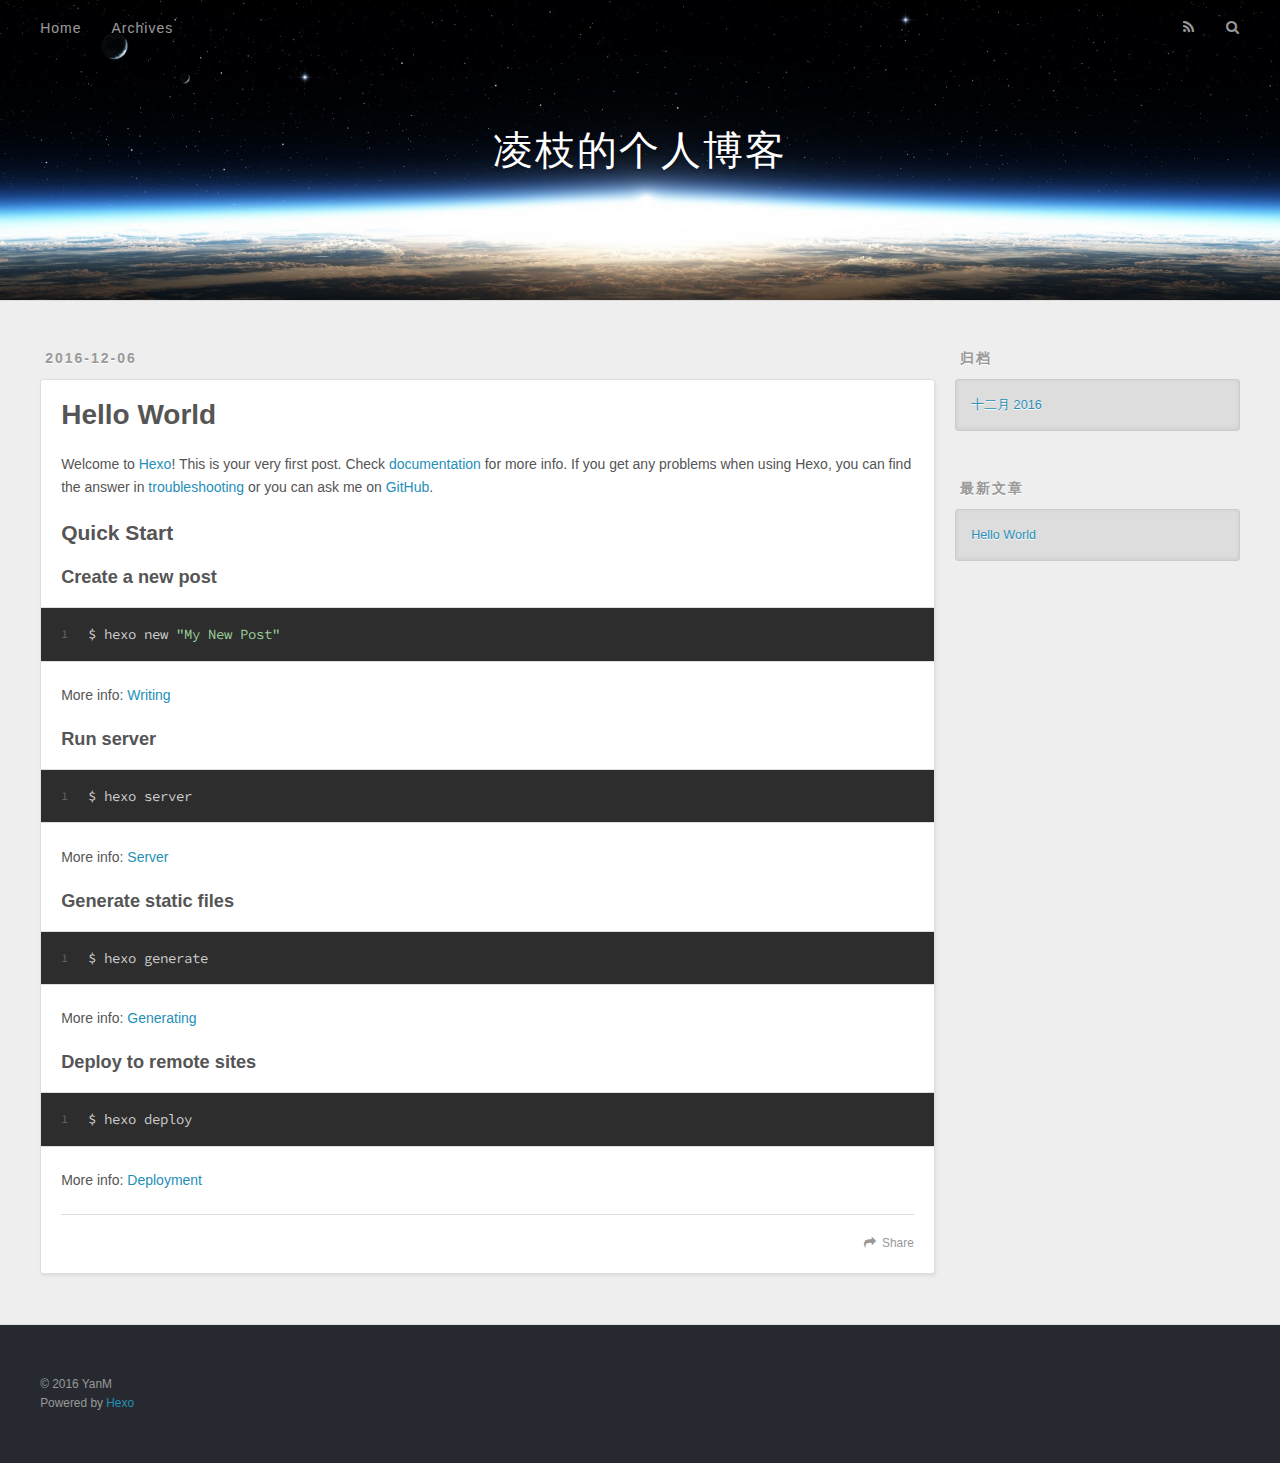
==== index.html @ a0cae117 "Site updated: 2016-12-06 18:50:30" ====
<!DOCTYPE html>
<html>
<head>
  <meta charset="utf-8">
  
  <title>凌枝的个人博客</title>
  <meta name="viewport" content="width=device-width, initial-scale=1, maximum-scale=1">
  <meta property="og:type" content="website">
<meta property="og:title" content="凌枝的个人博客">
<meta property="og:url" content="http://yoursite.com/index.html">
<meta property="og:site_name" content="凌枝的个人博客">
<meta name="twitter:card" content="summary">
<meta name="twitter:title" content="凌枝的个人博客">
  
    <link rel="alternate" href="/atom.xml" title="凌枝的个人博客" type="application/atom+xml">
  
  
    <link rel="icon" href="/favicon.png">
  
  
    <link href="//fonts.googleapis.com/css?family=Source+Code+Pro" rel="stylesheet" type="text/css">
  
  <link rel="stylesheet" href="/css/style.css">
  

</head>

<body>
  <div id="container">
    <div id="wrap">
      <header id="header">
  <div id="banner"></div>
  <div id="header-outer" class="outer">
    <div id="header-title" class="inner">
      <h1 id="logo-wrap">
        <a href="/" id="logo">凌枝的个人博客</a>
      </h1>
      
    </div>
    <div id="header-inner" class="inner">
      <nav id="main-nav">
        <a id="main-nav-toggle" class="nav-icon"></a>
        
          <a class="main-nav-link" href="/">Home</a>
        
          <a class="main-nav-link" href="/archives">Archives</a>
        
      </nav>
      <nav id="sub-nav">
        
          <a id="nav-rss-link" class="nav-icon" href="/atom.xml" title="RSS Feed"></a>
        
        <a id="nav-search-btn" class="nav-icon" title="搜索"></a>
      </nav>
      <div id="search-form-wrap">
        <form action="//google.com/search" method="get" accept-charset="UTF-8" class="search-form"><input type="search" name="q" results="0" class="search-form-input" placeholder="Search"><button type="submit" class="search-form-submit">&#xF002;</button><input type="hidden" name="sitesearch" value="http://yoursite.com"></form>
      </div>
    </div>
  </div>
</header>
      <div class="outer">
        <section id="main">
  
    <article id="post-hello-world" class="article article-type-post" itemscope itemprop="blogPost">
  <div class="article-meta">
    <a href="/2016/12/06/hello-world/" class="article-date">
  <time datetime="2016-12-06T08:45:27.000Z" itemprop="datePublished">2016-12-06</time>
</a>
    
  </div>
  <div class="article-inner">
    
    
      <header class="article-header">
        
  
    <h1 itemprop="name">
      <a class="article-title" href="/2016/12/06/hello-world/">Hello World</a>
    </h1>
  

      </header>
    
    <div class="article-entry" itemprop="articleBody">
      
        <p>Welcome to <a href="https://hexo.io/" target="_blank" rel="external">Hexo</a>! This is your very first post. Check <a href="https://hexo.io/docs/" target="_blank" rel="external">documentation</a> for more info. If you get any problems when using Hexo, you can find the answer in <a href="https://hexo.io/docs/troubleshooting.html" target="_blank" rel="external">troubleshooting</a> or you can ask me on <a href="https://github.com/hexojs/hexo/issues" target="_blank" rel="external">GitHub</a>.</p>
<h2 id="Quick-Start"><a href="#Quick-Start" class="headerlink" title="Quick Start"></a>Quick Start</h2><h3 id="Create-a-new-post"><a href="#Create-a-new-post" class="headerlink" title="Create a new post"></a>Create a new post</h3><figure class="highlight bash"><table><tr><td class="gutter"><pre><div class="line">1</div></pre></td><td class="code"><pre><div class="line">$ hexo new <span class="string">"My New Post"</span></div></pre></td></tr></table></figure>
<p>More info: <a href="https://hexo.io/docs/writing.html" target="_blank" rel="external">Writing</a></p>
<h3 id="Run-server"><a href="#Run-server" class="headerlink" title="Run server"></a>Run server</h3><figure class="highlight bash"><table><tr><td class="gutter"><pre><div class="line">1</div></pre></td><td class="code"><pre><div class="line">$ hexo server</div></pre></td></tr></table></figure>
<p>More info: <a href="https://hexo.io/docs/server.html" target="_blank" rel="external">Server</a></p>
<h3 id="Generate-static-files"><a href="#Generate-static-files" class="headerlink" title="Generate static files"></a>Generate static files</h3><figure class="highlight bash"><table><tr><td class="gutter"><pre><div class="line">1</div></pre></td><td class="code"><pre><div class="line">$ hexo generate</div></pre></td></tr></table></figure>
<p>More info: <a href="https://hexo.io/docs/generating.html" target="_blank" rel="external">Generating</a></p>
<h3 id="Deploy-to-remote-sites"><a href="#Deploy-to-remote-sites" class="headerlink" title="Deploy to remote sites"></a>Deploy to remote sites</h3><figure class="highlight bash"><table><tr><td class="gutter"><pre><div class="line">1</div></pre></td><td class="code"><pre><div class="line">$ hexo deploy</div></pre></td></tr></table></figure>
<p>More info: <a href="https://hexo.io/docs/deployment.html" target="_blank" rel="external">Deployment</a></p>

      
    </div>
    <footer class="article-footer">
      <a data-url="http://yoursite.com/2016/12/06/hello-world/" data-id="ciwddnq8100002xr3yywm5jk7" class="article-share-link">Share</a>
      
      
    </footer>
  </div>
  
</article>


  

</section>
        
          <aside id="sidebar">
  
    

  
    

  
    
  
    
  <div class="widget-wrap">
    <h3 class="widget-title">归档</h3>
    <div class="widget">
      <ul class="archive-list"><li class="archive-list-item"><a class="archive-list-link" href="/archives/2016/12/">十二月 2016</a></li></ul>
    </div>
  </div>


  
    
  <div class="widget-wrap">
    <h3 class="widget-title">最新文章</h3>
    <div class="widget">
      <ul>
        
          <li>
            <a href="/2016/12/06/hello-world/">Hello World</a>
          </li>
        
      </ul>
    </div>
  </div>

  
</aside>
        
      </div>
      <footer id="footer">
  
  <div class="outer">
    <div id="footer-info" class="inner">
      &copy; 2016 YanM<br>
      Powered by <a href="http://hexo.io/" target="_blank">Hexo</a>
    </div>
  </div>
</footer>
    </div>
    <nav id="mobile-nav">
  
    <a href="/" class="mobile-nav-link">Home</a>
  
    <a href="/archives" class="mobile-nav-link">Archives</a>
  
</nav>
    

<script src="//ajax.googleapis.com/ajax/libs/jquery/2.0.3/jquery.min.js"></script>


  <link rel="stylesheet" href="/fancybox/jquery.fancybox.css">
  <script src="/fancybox/jquery.fancybox.pack.js"></script>


<script src="/js/script.js"></script>

  </div>
</body>
</html>
---- css/style.css ----
body {
  width: 100%;
}
body:before,
body:after {
  content: "";
  display: table;
}
body:after {
  clear: both;
}
html,
body,
div,
span,
applet,
object,
iframe,
h1,
h2,
h3,
h4,
h5,
h6,
p,
blockquote,
pre,
a,
abbr,
acronym,
address,
big,
cite,
code,
del,
dfn,
em,
img,
ins,
kbd,
q,
s,
samp,
small,
strike,
strong,
sub,
sup,
tt,
var,
dl,
dt,
dd,
ol,
ul,
li,
fieldset,
form,
label,
legend,
table,
caption,
tbody,
tfoot,
thead,
tr,
th,
td {
  margin: 0;
  padding: 0;
  border: 0;
  outline: 0;
  font-weight: inherit;
  font-style: inherit;
  font-family: inherit;
  font-size: 100%;
  vertical-align: baseline;
}
body {
  line-height: 1;
  color: #000;
  background: #fff;
}
ol,
ul {
  list-style: none;
}
table {
  border-collapse: separate;
  border-spacing: 0;
  vertical-align: middle;
}
caption,
th,
td {
  text-align: left;
  font-weight: normal;
  vertical-align: middle;
}
a img {
  border: none;
}
input,
button {
  margin: 0;
  padding: 0;
}
input::-moz-focus-inner,
button::-moz-focus-inner {
  border: 0;
  padding: 0;
}
@font-face {
  font-family: FontAwesome;
  font-style: normal;
  font-weight: normal;
  src: url("fonts/fontawesome-webfont.eot?v=#4.0.3");
  src: url("fonts/fontawesome-webfont.eot?#iefix&v=#4.0.3") format("embedded-opentype"), url("fonts/fontawesome-webfont.woff?v=#4.0.3") format("woff"), url("fonts/fontawesome-webfont.ttf?v=#4.0.3") format("truetype"), url("fonts/fontawesome-webfont.svg#fontawesomeregular?v=#4.0.3") format("svg");
}
html,
body,
#container {
  height: 100%;
}
body {
  background: #eee;
  font: 14px "Helvetica Neue", Helvetica, Arial, sans-serif;
  -webkit-text-size-adjust: 100%;
}
.outer {
  max-width: 1220px;
  margin: 0 auto;
  padding: 0 20px;
}
.outer:before,
.outer:after {
  content: "";
  display: table;
}
.outer:after {
  clear: both;
}
.inner {
  display: inline;
  float: left;
  width: 98.33333333333333%;
  margin: 0 0.833333333333333%;
}
.left,
.alignleft {
  float: left;
}
.right,
.alignright {
  float: right;
}
.clear {
  clear: both;
}
#container {
  position: relative;
}
.mobile-nav-on {
  overflow: hidden;
}
#wrap {
  height: 100%;
  width: 100%;
  position: absolute;
  top: 0;
  left: 0;
  -webkit-transition: 0.2s ease-out;
  -moz-transition: 0.2s ease-out;
  -ms-transition: 0.2s ease-out;
  transition: 0.2s ease-out;
  z-index: 1;
  background: #eee;
}
.mobile-nav-on #wrap {
  left: 280px;
}
@media screen and (min-width: 768px) {
  #main {
    display: inline;
    float: left;
    width: 73.33333333333333%;
    margin: 0 0.833333333333333%;
  }
}
.article-date,
.article-category-link,
.archive-year,
.widget-title {
  text-decoration: none;
  text-transform: uppercase;
  letter-spacing: 2px;
  color: #999;
  margin-bottom: 1em;
  margin-left: 5px;
  line-height: 1em;
  text-shadow: 0 1px #fff;
  font-weight: bold;
}
.article-inner,
.archive-article-inner {
  background: #fff;
  -webkit-box-shadow: 1px 2px 3px #ddd;
  box-shadow: 1px 2px 3px #ddd;
  border: 1px solid #ddd;
  border-radius: 3px;
}
.article-entry h1,
.widget h1 {
  font-size: 2em;
}
.article-entry h2,
.widget h2 {
  font-size: 1.5em;
}
.article-entry h3,
.widget h3 {
  font-size: 1.3em;
}
.article-entry h4,
.widget h4 {
  font-size: 1.2em;
}
.article-entry h5,
.widget h5 {
  font-size: 1em;
}
.article-entry h6,
.widget h6 {
  font-size: 1em;
  color: #999;
}
.article-entry hr,
.widget hr {
  border: 1px dashed #ddd;
}
.article-entry strong,
.widget strong {
  font-weight: bold;
}
.article-entry em,
.widget em,
.article-entry cite,
.widget cite {
  font-style: italic;
}
.article-entry sup,
.widget sup,
.article-entry sub,
.widget sub {
  font-size: 0.75em;
  line-height: 0;
  position: relative;
  vertical-align: baseline;
}
.article-entry sup,
.widget sup {
  top: -0.5em;
}
.article-entry sub,
.widget sub {
  bottom: -0.2em;
}
.article-entry small,
.widget small {
  font-size: 0.85em;
}
.article-entry acronym,
.widget acronym,
.article-entry abbr,
.widget abbr {
  border-bottom: 1px dotted;
}
.article-entry ul,
.widget ul,
.article-entry ol,
.widget ol,
.article-entry dl,
.widget dl {
  margin: 0 20px;
  line-height: 1.6em;
}
.article-entry ul ul,
.widget ul ul,
.article-entry ol ul,
.widget ol ul,
.article-entry ul ol,
.widget ul ol,
.article-entry ol ol,
.widget ol ol {
  margin-top: 0;
  margin-bottom: 0;
}
.article-entry ul,
.widget ul {
  list-style: disc;
}
.article-entry ol,
.widget ol {
  list-style: decimal;
}
.article-entry dt,
.widget dt {
  font-weight: bold;
}
#header {
  height: 300px;
  position: relative;
  border-bottom: 1px solid #ddd;
}
#header:before,
#header:after {
  content: "";
  position: absolute;
  left: 0;
  right: 0;
  height: 40px;
}
#header:before {
  top: 0;
  background: -webkit-linear-gradient(rgba(0,0,0,0.2), transparent);
  background: -moz-linear-gradient(rgba(0,0,0,0.2), transparent);
  background: -ms-linear-gradient(rgba(0,0,0,0.2), transparent);
  background: linear-gradient(rgba(0,0,0,0.2), transparent);
}
#header:after {
  bottom: 0;
  background: -webkit-linear-gradient(transparent, rgba(0,0,0,0.2));
  background: -moz-linear-gradient(transparent, rgba(0,0,0,0.2));
  background: -ms-linear-gradient(transparent, rgba(0,0,0,0.2));
  background: linear-gradient(transparent, rgba(0,0,0,0.2));
}
#header-outer {
  height: 100%;
  position: relative;
}
#header-inner {
  position: relative;
  overflow: hidden;
}
#banner {
  position: absolute;
  top: 0;
  left: 0;
  width: 100%;
  height: 100%;
  background: url("images/banner.jpg") center #000;
  -webkit-background-size: cover;
  -moz-background-size: cover;
  background-size: cover;
  z-index: -1;
}
#header-title {
  text-align: center;
  height: 40px;
  position: absolute;
  top: 50%;
  left: 0;
  margin-top: -20px;
}
#logo,
#subtitle {
  text-decoration: none;
  color: #fff;
  font-weight: 300;
  text-shadow: 0 1px 4px rgba(0,0,0,0.3);
}
#logo {
  font-size: 40px;
  line-height: 40px;
  letter-spacing: 2px;
}
#subtitle {
  font-size: 16px;
  line-height: 16px;
  letter-spacing: 1px;
}
#subtitle-wrap {
  margin-top: 16px;
}
#main-nav {
  float: left;
  margin-left: -15px;
}
.nav-icon,
.main-nav-link {
  float: left;
  color: #fff;
  opacity: 0.6;
  text-decoration: none;
  text-shadow: 0 1px rgba(0,0,0,0.2);
  -webkit-transition: opacity 0.2s;
  -moz-transition: opacity 0.2s;
  -ms-transition: opacity 0.2s;
  transition: opacity 0.2s;
  display: block;
  padding: 20px 15px;
}
.nav-icon:hover,
.main-nav-link:hover {
  opacity: 1;
}
.nav-icon {
  font-family: FontAwesome;
  text-align: center;
  font-size: 14px;
  width: 14px;
  height: 14px;
  padding: 20px 15px;
  position: relative;
  cursor: pointer;
}
.main-nav-link {
  font-weight: 300;
  letter-spacing: 1px;
}
@media screen and (max-width: 479px) {
  .main-nav-link {
    display: none;
  }
}
#main-nav-toggle {
  display: none;
}
#main-nav-toggle:before {
  content: "\f0c9";
}
@media screen and (max-width: 479px) {
  #main-nav-toggle {
    display: block;
  }
}
#sub-nav {
  float: right;
  margin-right: -15px;
}
#nav-rss-link:before {
  content: "\f09e";
}
#nav-search-btn:before {
  content: "\f002";
}
#search-form-wrap {
  position: absolute;
  top: 15px;
  width: 150px;
  height: 30px;
  right: -150px;
  opacity: 0;
  -webkit-transition: 0.2s ease-out;
  -moz-transition: 0.2s ease-out;
  -ms-transition: 0.2s ease-out;
  transition: 0.2s ease-out;
}
#search-form-wrap.on {
  opacity: 1;
  right: 0;
}
@media screen and (max-width: 479px) {
  #search-form-wrap {
    width: 100%;
    right: -100%;
  }
}
.search-form {
  position: absolute;
  top: 0;
  left: 0;
  right: 0;
  background: #fff;
  padding: 5px 15px;
  border-radius: 15px;
  -webkit-box-shadow: 0 0 10px rgba(0,0,0,0.3);
  box-shadow: 0 0 10px rgba(0,0,0,0.3);
}
.search-form-input {
  border: none;
  background: none;
  color: #555;
  width: 100%;
  font: 13px "Helvetica Neue", Helvetica, Arial, sans-serif;
  outline: none;
}
.search-form-input::-webkit-search-results-decoration,
.search-form-input::-webkit-search-cancel-button {
  -webkit-appearance: none;
}
.search-form-submit {
  position: absolute;
  top: 50%;
  right: 10px;
  margin-top: -7px;
  font: 13px FontAwesome;
  border: none;
  background: none;
  color: #bbb;
  cursor: pointer;
}
.search-form-submit:hover,
.search-form-submit:focus {
  color: #777;
}
.article {
  margin: 50px 0;
}
.article-inner {
  overflow: hidden;
}
.article-meta:before,
.article-meta:after {
  content: "";
  display: table;
}
.article-meta:after {
  clear: both;
}
.article-date {
  float: left;
}
.article-category {
  float: left;
  line-height: 1em;
  color: #ccc;
  text-shadow: 0 1px #fff;
  margin-left: 8px;
}
.article-category:before {
  content: "\2022";
}
.article-category-link {
  margin: 0 12px 1em;
}
.article-header {
  padding: 20px 20px 0;
}
.article-title {
  text-decoration: none;
  font-size: 2em;
  font-weight: bold;
  color: #555;
  line-height: 1.1em;
  -webkit-transition: color 0.2s;
  -moz-transition: color 0.2s;
  -ms-transition: color 0.2s;
  transition: color 0.2s;
}
a.article-title:hover {
  color: #258fb8;
}
.article-entry {
  color: #555;
  padding: 0 20px;
}
.article-entry:before,
.article-entry:after {
  content: "";
  display: table;
}
.article-entry:after {
  clear: both;
}
.article-entry p,
.article-entry table {
  line-height: 1.6em;
  margin: 1.6em 0;
}
.article-entry h1,
.article-entry h2,
.article-entry h3,
.article-entry h4,
.article-entry h5,
.article-entry h6 {
  font-weight: bold;
}
.article-entry h1,
.article-entry h2,
.article-entry h3,
.article-entry h4,
.article-entry h5,
.article-entry h6 {
  line-height: 1.1em;
  margin: 1.1em 0;
}
.article-entry a {
  color: #258fb8;
  text-decoration: none;
}
.article-entry a:hover {
  text-decoration: underline;
}
.article-entry ul,
.article-entry ol,
.article-entry dl {
  margin-top: 1.6em;
  margin-bottom: 1.6em;
}
.article-entry img,
.article-entry video {
  max-width: 100%;
  height: auto;
  display: block;
  margin: auto;
}
.article-entry iframe {
  border: none;
}
.article-entry table {
  width: 100%;
  border-collapse: collapse;
  border-spacing: 0;
}
.article-entry th {
  font-weight: bold;
  border-bottom: 3px solid #ddd;
  padding-bottom: 0.5em;
}
.article-entry td {
  border-bottom: 1px solid #ddd;
  padding: 10px 0;
}
.article-entry blockquote {
  font-family: Georgia, "Times New Roman", serif;
  font-size: 1.4em;
  margin: 1.6em 20px;
  text-align: center;
}
.article-entry blockquote footer {
  font-size: 14px;
  margin: 1.6em 0;
  font-family: "Helvetica Neue", Helvetica, Arial, sans-serif;
}
.article-entry blockquote footer cite:before {
  content: "—";
  padding: 0 0.5em;
}
.article-entry .pullquote {
  text-align: left;
  width: 45%;
  margin: 0;
}
.article-entry .pullquote.left {
  margin-left: 0.5em;
  margin-right: 1em;
}
.article-entry .pullquote.right {
  margin-right: 0.5em;
  margin-left: 1em;
}
.article-entry .caption {
  color: #999;
  display: block;
  font-size: 0.9em;
  margin-top: 0.5em;
  position: relative;
  text-align: center;
}
.article-entry .video-container {
  position: relative;
  padding-top: 56.25%;
  height: 0;
  overflow: hidden;
}
.article-entry .video-container iframe,
.article-entry .video-container object,
.article-entry .video-container embed {
  position: absolute;
  top: 0;
  left: 0;
  width: 100%;
  height: 100%;
  margin-top: 0;
}
.article-more-link a {
  display: inline-block;
  line-height: 1em;
  padding: 6px 15px;
  border-radius: 15px;
  background: #eee;
  color: #999;
  text-shadow: 0 1px #fff;
  text-decoration: none;
}
.article-more-link a:hover {
  background: #258fb8;
  color: #fff;
  text-decoration: none;
  text-shadow: 0 1px #1e7293;
}
.article-footer {
  font-size: 0.85em;
  line-height: 1.6em;
  border-top: 1px solid #ddd;
  padding-top: 1.6em;
  margin: 0 20px 20px;
}
.article-footer:before,
.article-footer:after {
  content: "";
  display: table;
}
.article-footer:after {
  clear: both;
}
.article-footer a {
  color: #999;
  text-decoration: none;
}
.article-footer a:hover {
  color: #555;
}
.article-tag-list-item {
  float: left;
  margin-right: 10px;
}
.article-tag-list-link:before {
  content: "#";
}
.article-comment-link {
  float: right;
}
.article-comment-link:before {
  content: "\f075";
  font-family: FontAwesome;
  padding-right: 8px;
}
.article-share-link {
  cursor: pointer;
  float: right;
  margin-left: 20px;
}
.article-share-link:before {
  content: "\f064";
  font-family: FontAwesome;
  padding-right: 6px;
}
#article-nav {
  position: relative;
}
#article-nav:before,
#article-nav:after {
  content: "";
  display: table;
}
#article-nav:after {
  clear: both;
}
@media screen and (min-width: 768px) {
  #article-nav {
    margin: 50px 0;
  }
  #article-nav:before {
    width: 8px;
    height: 8px;
    position: absolute;
    top: 50%;
    left: 50%;
    margin-top: -4px;
    margin-left: -4px;
    content: "";
    border-radius: 50%;
    background: #ddd;
    -webkit-box-shadow: 0 1px 2px #fff;
    box-shadow: 0 1px 2px #fff;
  }
}
.article-nav-link-wrap {
  text-decoration: none;
  text-shadow: 0 1px #fff;
  color: #999;
  -webkit-box-sizing: border-box;
  -moz-box-sizing: border-box;
  box-sizing: border-box;
  margin-top: 50px;
  text-align: center;
  display: block;
}
.article-nav-link-wrap:hover {
  color: #555;
}
@media screen and (min-width: 768px) {
  .article-nav-link-wrap {
    width: 50%;
    margin-top: 0;
  }
}
@media screen and (min-width: 768px) {
  #article-nav-newer {
    float: left;
    text-align: right;
    padding-right: 20px;
  }
}
@media screen and (min-width: 768px) {
  #article-nav-older {
    float: right;
    text-align: left;
    padding-left: 20px;
  }
}
.article-nav-caption {
  text-transform: uppercase;
  letter-spacing: 2px;
  color: #ddd;
  line-height: 1em;
  font-weight: bold;
}
#article-nav-newer .article-nav-caption {
  margin-right: -2px;
}
.article-nav-title {
  font-size: 0.85em;
  line-height: 1.6em;
  margin-top: 0.5em;
}
.article-share-box {
  position: absolute;
  display: none;
  background: #fff;
  -webkit-box-shadow: 1px 2px 10px rgba(0,0,0,0.2);
  box-shadow: 1px 2px 10px rgba(0,0,0,0.2);
  border-radius: 3px;
  margin-left: -145px;
  overflow: hidden;
  z-index: 1;
}
.article-share-box.on {
  display: block;
}
.article-share-input {
  width: 100%;
  background: none;
  -webkit-box-sizing: border-box;
  -moz-box-sizing: border-box;
  box-sizing: border-box;
  font: 14px "Helvetica Neue", Helvetica, Arial, sans-serif;
  padding: 0 15px;
  color: #555;
  outline: none;
  border: 1px solid #ddd;
  border-radius: 3px 3px 0 0;
  height: 36px;
  line-height: 36px;
}
.article-share-links {
  background: #eee;
}
.article-share-links:before,
.article-share-links:after {
  content: "";
  display: table;
}
.article-share-links:after {
  clear: both;
}
.article-share-twitter,
.article-share-facebook,
.article-share-pinterest,
.article-share-google {
  width: 50px;
  height: 36px;
  display: block;
  float: left;
  position: relative;
  color: #999;
  text-shadow: 0 1px #fff;
}
.article-share-twitter:before,
.article-share-facebook:before,
.article-share-pinterest:before,
.article-share-google:before {
  font-size: 20px;
  font-family: FontAwesome;
  width: 20px;
  height: 20px;
  position: absolute;
  top: 50%;
  left: 50%;
  margin-top: -10px;
  margin-left: -10px;
  text-align: center;
}
.article-share-twitter:hover,
.article-share-facebook:hover,
.article-share-pinterest:hover,
.article-share-google:hover {
  color: #fff;
}
.article-share-twitter:before {
  content: "\f099";
}
.article-share-twitter:hover {
  background: #00aced;
  text-shadow: 0 1px #008abe;
}
.article-share-facebook:before {
  content: "\f09a";
}
.article-share-facebook:hover {
  background: #3b5998;
  text-shadow: 0 1px #2f477a;
}
.article-share-pinterest:before {
  content: "\f0d2";
}
.article-share-pinterest:hover {
  background: #cb2027;
  text-shadow: 0 1px #a21a1f;
}
.article-share-google:before {
  content: "\f0d5";
}
.article-share-google:hover {
  background: #dd4b39;
  text-shadow: 0 1px #be3221;
}
.article-gallery {
  background: #000;
  position: relative;
}
.article-gallery-photos {
  position: relative;
  overflow: hidden;
}
.article-gallery-img {
  display: none;
  max-width: 100%;
}
.article-gallery-img:first-child {
  display: block;
}
.article-gallery-img.loaded {
  position: absolute;
  display: block;
}
.article-gallery-img img {
  display: block;
  max-width: 100%;
  margin: 0 auto;
}
#comments {
  background: #fff;
  -webkit-box-shadow: 1px 2px 3px #ddd;
  box-shadow: 1px 2px 3px #ddd;
  padding: 20px;
  border: 1px solid #ddd;
  border-radius: 3px;
  margin: 50px 0;
}
#comments a {
  color: #258fb8;
}
.archives-wrap {
  margin: 50px 0;
}
.archives:before,
.archives:after {
  content: "";
  display: table;
}
.archives:after {
  clear: both;
}
.archive-year-wrap {
  margin-bottom: 1em;
}
.archives {
  -webkit-column-gap: 10px;
  -moz-column-gap: 10px;
  column-gap: 10px;
}
@media screen and (min-width: 480px) and (max-width: 767px) {
  .archives {
    -webkit-column-count: 2;
    -moz-column-count: 2;
    column-count: 2;
  }
}
@media screen and (min-width: 768px) {
  .archives {
    -webkit-column-count: 3;
    -moz-column-count: 3;
    column-count: 3;
  }
}
.archive-article {
  -webkit-column-break-inside: avoid;
  page-break-inside: avoid;
  overflow: hidden;
  break-inside: avoid-column;
}
.archive-article-inner {
  padding: 10px;
  margin-bottom: 15px;
}
.archive-article-title {
  text-decoration: none;
  font-weight: bold;
  color: #555;
  -webkit-transition: color 0.2s;
  -moz-transition: color 0.2s;
  -ms-transition: color 0.2s;
  transition: color 0.2s;
  line-height: 1.6em;
}
.archive-article-title:hover {
  color: #258fb8;
}
.archive-article-footer {
  margin-top: 1em;
}
.archive-article-date {
  color: #999;
  text-decoration: none;
  font-size: 0.85em;
  line-height: 1em;
  margin-bottom: 0.5em;
  display: block;
}
#page-nav {
  margin: 50px auto;
  background: #fff;
  -webkit-box-shadow: 1px 2px 3px #ddd;
  box-shadow: 1px 2px 3px #ddd;
  border: 1px solid #ddd;
  border-radius: 3px;
  text-align: center;
  color: #999;
  overflow: hidden;
}
#page-nav:before,
#page-nav:after {
  content: "";
  display: table;
}
#page-nav:after {
  clear: both;
}
#page-nav a,
#page-nav span {
  padding: 10px 20px;
  line-height: 1;
  height: 2ex;
}
#page-nav a {
  color: #999;
  text-decoration: none;
}
#page-nav a:hover {
  background: #999;
  color: #fff;
}
#page-nav .prev {
  float: left;
}
#page-nav .next {
  float: right;
}
#page-nav .page-number {
  display: inline-block;
}
@media screen and (max-width: 479px) {
  #page-nav .page-number {
    display: none;
  }
}
#page-nav .current {
  color: #555;
  font-weight: bold;
}
#page-nav .space {
  color: #ddd;
}
#footer {
  background: #262a30;
  padding: 50px 0;
  border-top: 1px solid #ddd;
  color: #999;
}
#footer a {
  color: #258fb8;
  text-decoration: none;
}
#footer a:hover {
  text-decoration: underline;
}
#footer-info {
  line-height: 1.6em;
  font-size: 0.85em;
}
.article-entry pre,
.article-entry .highlight {
  background: #2d2d2d;
  margin: 0 -20px;
  padding: 15px 20px;
  border-style: solid;
  border-color: #ddd;
  border-width: 1px 0;
  overflow: auto;
  color: #ccc;
  line-height: 22.400000000000002px;
}
.article-entry .highlight .gutter pre,
.article-entry .gist .gist-file .gist-data .line-numbers {
  color: #666;
  font-size: 0.85em;
}
.article-entry pre,
.article-entry code {
  font-family: "Source Code Pro", Consolas, Monaco, Menlo, Consolas, monospace;
}
.article-entry code {
  background: #eee;
  text-shadow: 0 1px #fff;
  padding: 0 0.3em;
}
.article-entry pre code {
  background: none;
  text-shadow: none;
  padding: 0;
}
.article-entry .highlight pre {
  border: none;
  margin: 0;
  padding: 0;
}
.article-entry .highlight table {
  margin: 0;
  width: auto;
}
.article-entry .highlight td {
  border: none;
  padding: 0;
}
.article-entry .highlight figcaption {
  font-size: 0.85em;
  color: #999;
  line-height: 1em;
  margin-bottom: 1em;
}
.article-entry .highlight figcaption:before,
.article-entry .highlight figcaption:after {
  content: "";
  display: table;
}
.article-entry .highlight figcaption:after {
  clear: both;
}
.article-entry .highlight figcaption a {
  float: right;
}
.article-entry .highlight .gutter pre {
  text-align: right;
  padding-right: 20px;
}
.article-entry .highlight .line {
  height: 22.400000000000002px;
}
.article-entry .highlight .line.marked {
  background: #515151;
}
.article-entry .gist {
  margin: 0 -20px;
  border-style: solid;
  border-color: #ddd;
  border-width: 1px 0;
  background: #2d2d2d;
  padding: 15px 20px 15px 0;
}
.article-entry .gist .gist-file {
  border: none;
  font-family: "Source Code Pro", Consolas, Monaco, Menlo, Consolas, monospace;
  margin: 0;
}
.article-entry .gist .gist-file .gist-data {
  background: none;
  border: none;
}
.article-entry .gist .gist-file .gist-data .line-numbers {
  background: none;
  border: none;
  padding: 0 20px 0 0;
}
.article-entry .gist .gist-file .gist-data .line-data {
  padding: 0 !important;
}
.article-entry .gist .gist-file .highlight {
  margin: 0;
  padding: 0;
  border: none;
}
.article-entry .gist .gist-file .gist-meta {
  background: #2d2d2d;
  color: #999;
  font: 0.85em "Helvetica Neue", Helvetica, Arial, sans-serif;
  text-shadow: 0 0;
  padding: 0;
  margin-top: 1em;
  margin-left: 20px;
}
.article-entry .gist .gist-file .gist-meta a {
  color: #258fb8;
  font-weight: normal;
}
.article-entry .gist .gist-file .gist-meta a:hover {
  text-decoration: underline;
}
pre .comment,
pre .title {
  color: #999;
}
pre .variable,
pre .attribute,
pre .tag,
pre .regexp,
pre .ruby .constant,
pre .xml .tag .title,
pre .xml .pi,
pre .xml .doctype,
pre .html .doctype,
pre .css .id,
pre .css .class,
pre .css .pseudo {
  color: #f2777a;
}
pre .number,
pre .preprocessor,
pre .built_in,
pre .literal,
pre .params,
pre .constant {
  color: #f99157;
}
pre .class,
pre .ruby .class .title,
pre .css .rules .attribute {
  color: #9c9;
}
pre .string,
pre .value,
pre .inheritance,
pre .header,
pre .ruby .symbol,
pre .xml .cdata {
  color: #9c9;
}
pre .css .hexcolor {
  color: #6cc;
}
pre .function,
pre .python .decorator,
pre .python .title,
pre .ruby .function .title,
pre .ruby .title .keyword,
pre .perl .sub,
pre .javascript .title,
pre .coffeescript .title {
  color: #69c;
}
pre .keyword,
pre .javascript .function {
  color: #c9c;
}
@media screen and (max-width: 479px) {
  #mobile-nav {
    position: absolute;
    top: 0;
    left: 0;
    width: 280px;
    height: 100%;
    background: #191919;
    border-right: 1px solid #fff;
  }
}
@media screen and (max-width: 479px) {
  .mobile-nav-link {
    display: block;
    color: #999;
    text-decoration: none;
    padding: 15px 20px;
    font-weight: bold;
  }
  .mobile-nav-link:hover {
    color: #fff;
  }
}
@media screen and (min-width: 768px) {
  #sidebar {
    display: inline;
    float: left;
    width: 23.333333333333332%;
    margin: 0 0.833333333333333%;
  }
}
.widget-wrap {
  margin: 50px 0;
}
.widget {
  color: #777;
  text-shadow: 0 1px #fff;
  background: #ddd;
  -webkit-box-shadow: 0 -1px 4px #ccc inset;
  box-shadow: 0 -1px 4px #ccc inset;
  border: 1px solid #ccc;
  padding: 15px;
  border-radius: 3px;
}
.widget a {
  color: #258fb8;
  text-decoration: none;
}
.widget a:hover {
  text-decoration: underline;
}
.widget ul ul,
.widget ol ul,
.widget dl ul,
.widget ul ol,
.widget ol ol,
.widget dl ol,
.widget ul dl,
.widget ol dl,
.widget dl dl {
  margin-left: 15px;
  list-style: disc;
}
.widget {
  line-height: 1.6em;
  word-wrap: break-word;
  font-size: 0.9em;
}
.widget ul,
.widget ol {
  list-style: none;
  margin: 0;
}
.widget ul ul,
.widget ol ul,
.widget ul ol,
.widget ol ol {
  margin: 0 20px;
}
.widget ul ul,
.widget ol ul {
  list-style: disc;
}
.widget ul ol,
.widget ol ol {
  list-style: decimal;
}
.category-list-count,
.tag-list-count,
.archive-list-count {
  padding-left: 5px;
  color: #999;
  font-size: 0.85em;
}
.category-list-count:before,
.tag-list-count:before,
.archive-list-count:before {
  content: "(";
}
.category-list-count:after,
.tag-list-count:after,
.archive-list-count:after {
  content: ")";
}
.tagcloud a {
  margin-right: 5px;
  display: inline-block;
}
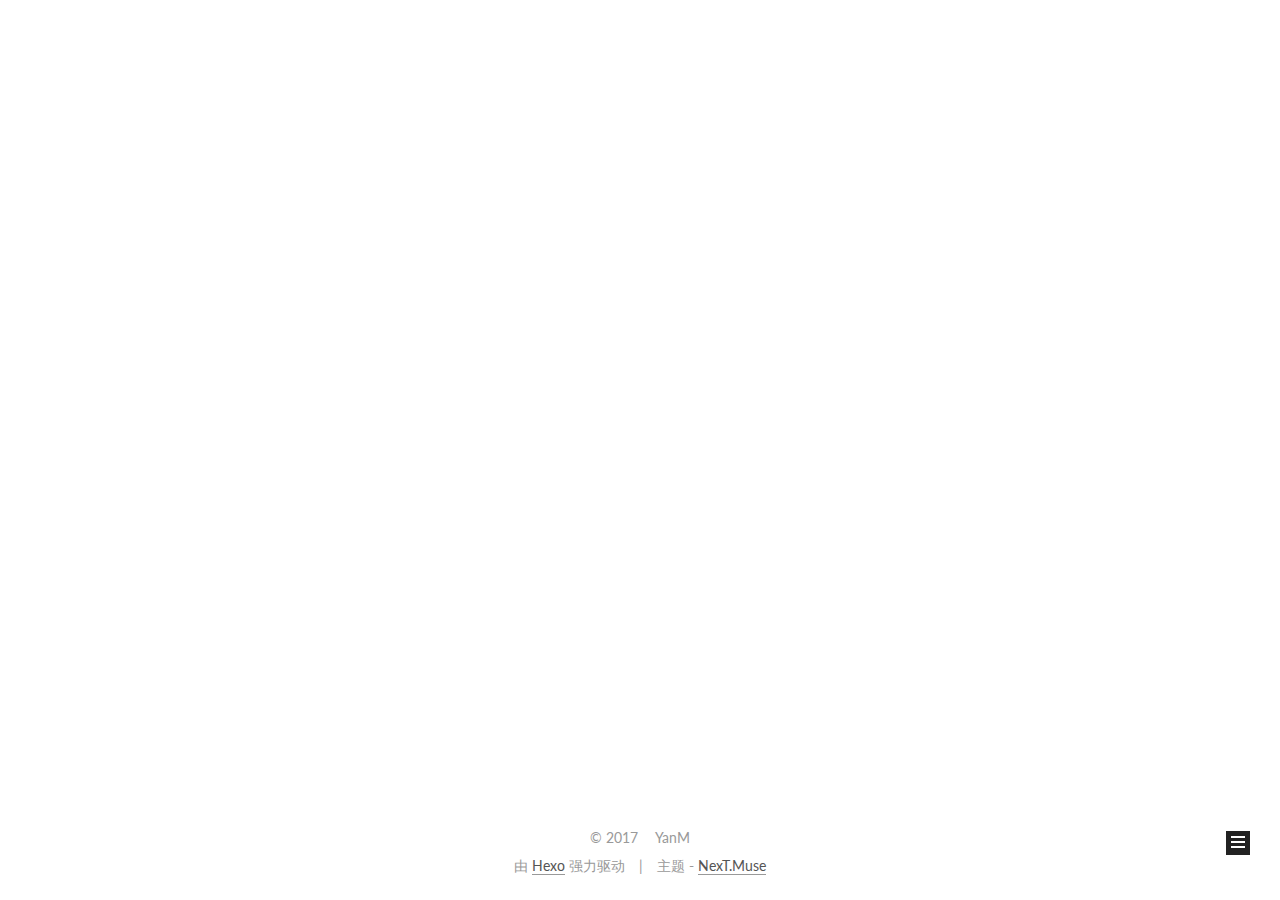
==== commit 3f4bbd69: "Site updated: 2017-03-01 16:10:11" ====
--- a/index.html
+++ b/index.html
@@ -1,180 +1,620 @@
-<!DOCTYPE html>
-<html>
+<!doctype html>
+
+
+
+  
+
+
+<html class="theme-next muse use-motion" lang="zh-Hans">
 <head>
-  <meta charset="utf-8">
-  
-  <title>凌枝的个人博客</title>
-  <meta name="viewport" content="width=device-width, initial-scale=1, maximum-scale=1">
-  <meta property="og:type" content="website">
+  <meta charset="UTF-8"/>
+<meta http-equiv="X-UA-Compatible" content="IE=edge" />
+<meta name="viewport" content="width=device-width, initial-scale=1, maximum-scale=1"/>
+
+
+
+<meta http-equiv="Cache-Control" content="no-transform" />
+<meta http-equiv="Cache-Control" content="no-siteapp" />
+
+
+
+
+
+
+
+
+
+
+
+
+
+
+
+  
+  
+  <link href="/lib/fancybox/source/jquery.fancybox.css?v=2.1.5" rel="stylesheet" type="text/css" />
+
+
+
+
+  
+  
+  
+  
+
+  
+    
+    
+  
+
+  
+
+  
+
+  
+
+  
+
+  
+    
+    
+    <link href="//fonts.googleapis.com/css?family=Lato:300,300italic,400,400italic,700,700italic&subset=latin,latin-ext" rel="stylesheet" type="text/css">
+  
+
+
+
+
+
+
+<link href="/lib/font-awesome/css/font-awesome.min.css?v=4.6.2" rel="stylesheet" type="text/css" />
+
+<link href="/css/main.css?v=5.1.0" rel="stylesheet" type="text/css" />
+
+
+  <meta name="keywords" content="Hexo, NexT" />
+
+
+
+
+
+
+
+
+  <link rel="shortcut icon" type="image/x-icon" href="/favicon.ico?v=5.1.0" />
+
+
+
+
+
+
+<meta property="og:type" content="website">
 <meta property="og:title" content="凌枝的个人博客">
-<meta property="og:url" content="http://yoursite.com/index.html">
+<meta property="og:url" content="https://github.com/index.html">
 <meta property="og:site_name" content="凌枝的个人博客">
 <meta name="twitter:card" content="summary">
 <meta name="twitter:title" content="凌枝的个人博客">
-  
-    <link rel="alternate" href="/atom.xml" title="凌枝的个人博客" type="application/atom+xml">
-  
-  
-    <link rel="icon" href="/favicon.png">
-  
-  
-    <link href="//fonts.googleapis.com/css?family=Source+Code+Pro" rel="stylesheet" type="text/css">
-  
-  <link rel="stylesheet" href="/css/style.css">
-  
-
+
+
+
+<script type="text/javascript" id="hexo.configurations">
+  var NexT = window.NexT || {};
+  var CONFIG = {
+    root: '/',
+    scheme: 'Muse',
+    sidebar: {"position":"left","display":"post","offset":12,"offset_float":0,"b2t":false,"scrollpercent":false},
+    fancybox: true,
+    motion: true,
+    duoshuo: {
+      userId: '0',
+      author: '博主'
+    },
+    algolia: {
+      applicationID: '',
+      apiKey: '',
+      indexName: '',
+      hits: {"per_page":10},
+      labels: {"input_placeholder":"Search for Posts","hits_empty":"We didn't find any results for the search: ${query}","hits_stats":"${hits} results found in ${time} ms"}
+    }
+  };
+</script>
+
+
+
+  <link rel="canonical" href="https://github.com/"/>
+
+
+
+
+
+  <title> 凌枝的个人博客 </title>
 </head>
 
-<body>
-  <div id="container">
-    <div id="wrap">
-      <header id="header">
-  <div id="banner"></div>
-  <div id="header-outer" class="outer">
-    <div id="header-title" class="inner">
-      <h1 id="logo-wrap">
-        <a href="/" id="logo">凌枝的个人博客</a>
-      </h1>
-      
+<body itemscope itemtype="http://schema.org/WebPage" lang="zh-Hans">
+
+  
+
+
+
+
+
+
+
+
+
+
+
+
+
+
+  
+  
+    
+  
+
+  <div class="container one-collumn sidebar-position-left 
+   page-home 
+ ">
+    <div class="headband"></div>
+
+    <header id="header" class="header" itemscope itemtype="http://schema.org/WPHeader">
+      <div class="header-inner"><div class="site-brand-wrapper">
+  <div class="site-meta ">
+    
+
+    <div class="custom-logo-site-title">
+      <a href="/"  class="brand" rel="start">
+        <span class="logo-line-before"><i></i></span>
+        <span class="site-title">凌枝的个人博客</span>
+        <span class="logo-line-after"><i></i></span>
+      </a>
     </div>
-    <div id="header-inner" class="inner">
-      <nav id="main-nav">
-        <a id="main-nav-toggle" class="nav-icon"></a>
-        
-          <a class="main-nav-link" href="/">Home</a>
-        
-          <a class="main-nav-link" href="/archives">Archives</a>
-        
-      </nav>
-      <nav id="sub-nav">
-        
-          <a id="nav-rss-link" class="nav-icon" href="/atom.xml" title="RSS Feed"></a>
-        
-        <a id="nav-search-btn" class="nav-icon" title="搜索"></a>
-      </nav>
-      <div id="search-form-wrap">
-        <form action="//google.com/search" method="get" accept-charset="UTF-8" class="search-form"><input type="search" name="q" results="0" class="search-form-input" placeholder="Search"><button type="submit" class="search-form-submit">&#xF002;</button><input type="hidden" name="sitesearch" value="http://yoursite.com"></form>
-      </div>
+      
+        <p class="site-subtitle"></p>
+      
+  </div>
+
+  <div class="site-nav-toggle">
+    <button>
+      <span class="btn-bar"></span>
+      <span class="btn-bar"></span>
+      <span class="btn-bar"></span>
+    </button>
+  </div>
+</div>
+
+<nav class="site-nav">
+  
+
+  
+    <ul id="menu" class="menu">
+      
+        
+        <li class="menu-item menu-item-home">
+          <a href="/" rel="section">
+            
+              <i class="menu-item-icon fa fa-fw fa-home"></i> <br />
+            
+            首页
+          </a>
+        </li>
+      
+        
+        <li class="menu-item menu-item-archives">
+          <a href="/archives" rel="section">
+            
+              <i class="menu-item-icon fa fa-fw fa-archive"></i> <br />
+            
+            归档
+          </a>
+        </li>
+      
+        
+        <li class="menu-item menu-item-categories">
+          <a href="/categories" rel="section">
+            
+              <i class="menu-item-icon fa fa-fw fa-th"></i> <br />
+            
+            分类
+          </a>
+        </li>
+      
+        
+        <li class="menu-item menu-item-tags">
+          <a href="/tags" rel="section">
+            
+              <i class="menu-item-icon fa fa-fw fa-tags"></i> <br />
+            
+            标签
+          </a>
+        </li>
+      
+        
+        <li class="menu-item menu-item-about">
+          <a href="/about" rel="section">
+            
+              <i class="menu-item-icon fa fa-fw fa-user"></i> <br />
+            
+            关于
+          </a>
+        </li>
+      
+
+      
+    </ul>
+  
+
+  
+</nav>
+
+
+
+ </div>
+    </header>
+
+    <main id="main" class="main">
+      <div class="main-inner">
+        <div class="content-wrap">
+          <div id="content" class="content">
+            
+  <section id="posts" class="posts-expand">
+    
+      
+
+  
+
+  
+  
+  
+
+  <article class="post post-type-normal " itemscope itemtype="http://schema.org/Article">
+    <link itemprop="mainEntityOfPage" href="https://github.com/2016/12/06/hello-world/">
+
+    <span hidden itemprop="author" itemscope itemtype="http://schema.org/Person">
+      <meta itemprop="name" content="YanM">
+      <meta itemprop="description" content="">
+      <meta itemprop="image" content="https://avatars2.githubusercontent.com/u/19659623?v=3&s=460">
+    </span>
+
+    <span hidden itemprop="publisher" itemscope itemtype="http://schema.org/Organization">
+      <meta itemprop="name" content="凌枝的个人博客">
+    </span>
+
+    
+      <header class="post-header">
+
+        
+        
+          <h1 class="post-title" itemprop="name headline">
+            
+            
+              
+                
+                <a class="post-title-link" href="/2016/12/06/hello-world/" itemprop="url">
+                  玩转hexo博客之next
+                </a>
+              
+            
+          </h1>
+        
+
+        <div class="post-meta">
+          <span class="post-time">
+            
+              <span class="post-meta-item-icon">
+                <i class="fa fa-calendar-o"></i>
+              </span>
+              
+                <span class="post-meta-item-text">发表于</span>
+              
+              <time title="创建于" itemprop="dateCreated datePublished" datetime="2016-12-06T16:45:27+08:00">
+                2016-12-06
+              </time>
+            
+
+            
+
+            
+          </span>
+
+          
+
+          
+            
+          
+
+          
+          
+
+          
+
+          
+
+          
+
+        </div>
+      </header>
+    
+
+
+    <div class="post-body" itemprop="articleBody">
+
+      
+      
+
+      
+        
+          
+          看到推库的一篇介绍关于hexo博客模板next主题的技术blog，想加入收藏夹又怕过了很久之后会忘记去看，就厚颜无耻的转载到我博客作为首篇介绍吧~（如有侵权请联系我，立刻删除）
+1.添加云标签添加分类也类似,其他基本跟jacman大同小异，有一些点统计之类的配置由主题配置移到了主目录配置。
+1$ h
+          ...
+          <!--noindex-->
+          <div class="post-button text-center">
+            <a class="btn" href="/2016/12/06/hello-world/#more" rel="contents">
+              阅读全文 &raquo;
+            </a>
+          </div>
+          <!--/noindex-->
+        
+      
+    </div>
+
+    <div>
+      
+    </div>
+
+    <div>
+      
+    </div>
+
+
+    <footer class="post-footer">
+      
+
+      
+
+      
+
+      
+      
+        <div class="post-eof"></div>
+      
+    </footer>
+  </article>
+
+
+    
+  </section>
+
+  
+
+          
+          </div>
+          
+
+
+          
+
+        </div>
+        
+          
+  
+  <div class="sidebar-toggle">
+    <div class="sidebar-toggle-line-wrap">
+      <span class="sidebar-toggle-line sidebar-toggle-line-first"></span>
+      <span class="sidebar-toggle-line sidebar-toggle-line-middle"></span>
+      <span class="sidebar-toggle-line sidebar-toggle-line-last"></span>
     </div>
   </div>
-</header>
-      <div class="outer">
-        <section id="main">
-  
-    <article id="post-hello-world" class="article article-type-post" itemscope itemprop="blogPost">
-  <div class="article-meta">
-    <a href="/2016/12/06/hello-world/" class="article-date">
-  <time datetime="2016-12-06T08:45:27.000Z" itemprop="datePublished">2016-12-06</time>
-</a>
+
+  <aside id="sidebar" class="sidebar">
+    <div class="sidebar-inner">
+
+      
+
+      
+
+      <section class="site-overview sidebar-panel sidebar-panel-active">
+        <div class="site-author motion-element" itemprop="author" itemscope itemtype="http://schema.org/Person">
+          <img class="site-author-image" itemprop="image"
+               src="https://avatars2.githubusercontent.com/u/19659623?v=3&s=460"
+               alt="YanM" />
+          <p class="site-author-name" itemprop="name">YanM</p>
+           
+              <p class="site-description motion-element" itemprop="description"></p>
+          
+        </div>
+        <nav class="site-state motion-element">
+        
+          
+            <div class="site-state-item site-state-posts">
+              <a href="/archives">
+                <span class="site-state-item-count">1</span>
+                <span class="site-state-item-name">日志</span>
+              </a>
+            </div>
+          
+
+          
+
+          
+
+        </nav>
+
+        
+
+        <div class="links-of-author motion-element">
+          
+        </div>
+
+        
+        
+
+        
+        
+
+        
+
+
+      </section>
+
+      
+
+      
+
+    </div>
+  </aside>
+
+
+        
+      </div>
+    </main>
+
+    <footer id="footer" class="footer">
+      <div class="footer-inner">
+        <div class="copyright" >
+  
+  &copy; 
+  <span itemprop="copyrightYear">2017</span>
+  <span class="with-love">
+    <i class="fa fa-heart"></i>
+  </span>
+  <span class="author" itemprop="copyrightHolder">YanM</span>
+</div>
+
+
+<div class="powered-by">
+  由 <a class="theme-link" href="https://hexo.io">Hexo</a> 强力驱动
+</div>
+
+<div class="theme-info">
+  主题 -
+  <a class="theme-link" href="https://github.com/iissnan/hexo-theme-next">
+    NexT.Muse
+  </a>
+</div>
+
+
+        
+
+        
+      </div>
+    </footer>
+
+    
+      <div class="back-to-top">
+        <i class="fa fa-arrow-up"></i>
+        
+      </div>
+    
     
   </div>
-  <div class="article-inner">
-    
-    
-      <header class="article-header">
-        
-  
-    <h1 itemprop="name">
-      <a class="article-title" href="/2016/12/06/hello-world/">Hello World</a>
-    </h1>
-  
-
-      </header>
-    
-    <div class="article-entry" itemprop="articleBody">
-      
-        <p>Welcome to <a href="https://hexo.io/" target="_blank" rel="external">Hexo</a>! This is your very first post. Check <a href="https://hexo.io/docs/" target="_blank" rel="external">documentation</a> for more info. If you get any problems when using Hexo, you can find the answer in <a href="https://hexo.io/docs/troubleshooting.html" target="_blank" rel="external">troubleshooting</a> or you can ask me on <a href="https://github.com/hexojs/hexo/issues" target="_blank" rel="external">GitHub</a>.</p>
-<h2 id="Quick-Start"><a href="#Quick-Start" class="headerlink" title="Quick Start"></a>Quick Start</h2><h3 id="Create-a-new-post"><a href="#Create-a-new-post" class="headerlink" title="Create a new post"></a>Create a new post</h3><figure class="highlight bash"><table><tr><td class="gutter"><pre><div class="line">1</div></pre></td><td class="code"><pre><div class="line">$ hexo new <span class="string">"My New Post"</span></div></pre></td></tr></table></figure>
-<p>More info: <a href="https://hexo.io/docs/writing.html" target="_blank" rel="external">Writing</a></p>
-<h3 id="Run-server"><a href="#Run-server" class="headerlink" title="Run server"></a>Run server</h3><figure class="highlight bash"><table><tr><td class="gutter"><pre><div class="line">1</div></pre></td><td class="code"><pre><div class="line">$ hexo server</div></pre></td></tr></table></figure>
-<p>More info: <a href="https://hexo.io/docs/server.html" target="_blank" rel="external">Server</a></p>
-<h3 id="Generate-static-files"><a href="#Generate-static-files" class="headerlink" title="Generate static files"></a>Generate static files</h3><figure class="highlight bash"><table><tr><td class="gutter"><pre><div class="line">1</div></pre></td><td class="code"><pre><div class="line">$ hexo generate</div></pre></td></tr></table></figure>
-<p>More info: <a href="https://hexo.io/docs/generating.html" target="_blank" rel="external">Generating</a></p>
-<h3 id="Deploy-to-remote-sites"><a href="#Deploy-to-remote-sites" class="headerlink" title="Deploy to remote sites"></a>Deploy to remote sites</h3><figure class="highlight bash"><table><tr><td class="gutter"><pre><div class="line">1</div></pre></td><td class="code"><pre><div class="line">$ hexo deploy</div></pre></td></tr></table></figure>
-<p>More info: <a href="https://hexo.io/docs/deployment.html" target="_blank" rel="external">Deployment</a></p>
-
-      
-    </div>
-    <footer class="article-footer">
-      <a data-url="http://yoursite.com/2016/12/06/hello-world/" data-id="ciwddnq8100002xr3yywm5jk7" class="article-share-link">Share</a>
-      
-      
-    </footer>
-  </div>
-  
-</article>
-
-
-  
-
-</section>
-        
-          <aside id="sidebar">
-  
-    
-
-  
-    
-
-  
-    
-  
-    
-  <div class="widget-wrap">
-    <h3 class="widget-title">归档</h3>
-    <div class="widget">
-      <ul class="archive-list"><li class="archive-list-item"><a class="archive-list-link" href="/archives/2016/12/">十二月 2016</a></li></ul>
-    </div>
-  </div>
-
-
-  
-    
-  <div class="widget-wrap">
-    <h3 class="widget-title">最新文章</h3>
-    <div class="widget">
-      <ul>
-        
-          <li>
-            <a href="/2016/12/06/hello-world/">Hello World</a>
-          </li>
-        
-      </ul>
-    </div>
-  </div>
-
-  
-</aside>
-        
-      </div>
-      <footer id="footer">
-  
-  <div class="outer">
-    <div id="footer-info" class="inner">
-      &copy; 2016 YanM<br>
-      Powered by <a href="http://hexo.io/" target="_blank">Hexo</a>
-    </div>
-  </div>
-</footer>
-    </div>
-    <nav id="mobile-nav">
-  
-    <a href="/" class="mobile-nav-link">Home</a>
-  
-    <a href="/archives" class="mobile-nav-link">Archives</a>
-  
-</nav>
-    
-
-<script src="//ajax.googleapis.com/ajax/libs/jquery/2.0.3/jquery.min.js"></script>
-
-
-  <link rel="stylesheet" href="/fancybox/jquery.fancybox.css">
-  <script src="/fancybox/jquery.fancybox.pack.js"></script>
-
-
-<script src="/js/script.js"></script>
-
-  </div>
+
+  
+
+<script type="text/javascript">
+  if (Object.prototype.toString.call(window.Promise) !== '[object Function]') {
+    window.Promise = null;
+  }
+</script>
+
+
+
+
+
+
+
+
+
+  
+
+
+
+
+  
+  <script type="text/javascript" src="/lib/jquery/index.js?v=2.1.3"></script>
+
+  
+  <script type="text/javascript" src="/lib/fastclick/lib/fastclick.min.js?v=1.0.6"></script>
+
+  
+  <script type="text/javascript" src="/lib/jquery_lazyload/jquery.lazyload.js?v=1.9.7"></script>
+
+  
+  <script type="text/javascript" src="/lib/velocity/velocity.min.js?v=1.2.1"></script>
+
+  
+  <script type="text/javascript" src="/lib/velocity/velocity.ui.min.js?v=1.2.1"></script>
+
+  
+  <script type="text/javascript" src="/lib/fancybox/source/jquery.fancybox.pack.js?v=2.1.5"></script>
+
+
+  
+
+
+  <script type="text/javascript" src="/js/src/utils.js?v=5.1.0"></script>
+
+  <script type="text/javascript" src="/js/src/motion.js?v=5.1.0"></script>
+
+
+
+  
+  
+
+  
+
+  
+
+
+  <script type="text/javascript" src="/js/src/bootstrap.js?v=5.1.0"></script>
+
+
+
+  
+
+
+
+  
+
+
+
+
+	
+
+
+
+
+
+  
+
+
+
+
+
+  
+
+
+
+
+
+  
+
+
+
+  
+  
+
+  
+
+  
+
+  
+
+  
+
+
+  
+
 </body>
-</html>+</html>
--- a/css/main.css
+++ b/css/main.css
@@ -0,0 +1,2569 @@
+/* normalize.css v3.0.2 | MIT License | git.io/normalize */
+html {
+  font-family: sans-serif; /* 1 */
+  -ms-text-size-adjust: 100%; /* 2 */
+  -webkit-text-size-adjust: 100%; /* 2 */
+}
+body {
+  margin: 0;
+}
+article,
+aside,
+details,
+figcaption,
+figure,
+footer,
+header,
+hgroup,
+main,
+menu,
+nav,
+section,
+summary {
+  display: block;
+}
+audio,
+canvas,
+progress,
+video {
+  display: inline-block; /* 1 */
+  vertical-align: baseline; /* 2 */
+}
+audio:not([controls]) {
+  display: none;
+  height: 0;
+}
+[hidden],
+template {
+  display: none;
+}
+a {
+  background-color: transparent;
+}
+a:active,
+a:hover {
+  outline: 0;
+}
+abbr[title] {
+  border-bottom: 1px dotted;
+}
+b,
+strong {
+  font-weight: bold;
+}
+dfn {
+  font-style: italic;
+}
+h1 {
+  font-size: 2em;
+  margin: 0.67em 0;
+}
+mark {
+  background: #ff0;
+  color: #000;
+}
+small {
+  font-size: 80%;
+}
+sub,
+sup {
+  font-size: 75%;
+  line-height: 0;
+  position: relative;
+  vertical-align: baseline;
+}
+sup {
+  top: -0.5em;
+}
+sub {
+  bottom: -0.25em;
+}
+img {
+  border: 0;
+}
+svg:not(:root) {
+  overflow: hidden;
+}
+figure {
+  margin: 1em 40px;
+}
+hr {
+  -moz-box-sizing: content-box;
+  box-sizing: content-box;
+  height: 0;
+}
+pre {
+  overflow: auto;
+}
+code,
+kbd,
+pre,
+samp {
+  font-family: monospace, monospace;
+  font-size: 1em;
+}
+button,
+input,
+optgroup,
+select,
+textarea {
+  color: inherit; /* 1 */
+  font: inherit; /* 2 */
+  margin: 0; /* 3 */
+}
+button {
+  overflow: visible;
+}
+button,
+select {
+  text-transform: none;
+}
+button,
+html input[type="button"],
+input[type="reset"],
+input[type="submit"] {
+  -webkit-appearance: button; /* 2 */
+  cursor: pointer; /* 3 */
+}
+button[disabled],
+html input[disabled] {
+  cursor: default;
+}
+button::-moz-focus-inner,
+input::-moz-focus-inner {
+  border: 0;
+  padding: 0;
+}
+input {
+  line-height: normal;
+}
+input[type="checkbox"],
+input[type="radio"] {
+  box-sizing: border-box; /* 1 */
+  padding: 0; /* 2 */
+}
+input[type="number"]::-webkit-inner-spin-button,
+input[type="number"]::-webkit-outer-spin-button {
+  height: auto;
+}
+input[type="search"] {
+  -webkit-appearance: textfield; /* 1 */
+  -moz-box-sizing: content-box;
+  -webkit-box-sizing: content-box; /* 2 */
+  box-sizing: content-box;
+}
+input[type="search"]::-webkit-search-cancel-button,
+input[type="search"]::-webkit-search-decoration {
+  -webkit-appearance: none;
+}
+fieldset {
+  border: 1px solid #c0c0c0;
+  margin: 0 2px;
+  padding: 0.35em 0.625em 0.75em;
+}
+legend {
+  border: 0; /* 1 */
+  padding: 0; /* 2 */
+}
+textarea {
+  overflow: auto;
+}
+optgroup {
+  font-weight: bold;
+}
+table {
+  border-collapse: collapse;
+  border-spacing: 0;
+}
+td,
+th {
+  padding: 0;
+}
+::selection {
+  background: #262a30;
+  color: #fff;
+}
+body {
+  position: relative;
+  font-family: 'Lato', "PingFang SC", "Microsoft YaHei", sans-serif;
+  font-size: 14px;
+  line-height: 2;
+  color: #555;
+  background: #fff;
+}
+@media (max-width: 767px) {
+  body {
+    padding-right: 0 !important;
+  }
+}
+@media (min-width: 768px) and (max-width: 991px) {
+  body {
+    padding-right: 0 !important;
+  }
+}
+@media (min-width: 1600px) {
+  body {
+    font-size: 16px;
+  }
+}
+h1,
+h2,
+h3,
+h4,
+h5,
+h6 {
+  margin: 0;
+  padding: 0;
+  font-weight: bold;
+  line-height: 1.5;
+  font-family: 'Lato', "PingFang SC", "Microsoft YaHei", sans-serif;
+}
+h2,
+h3,
+h4,
+h5,
+h6 {
+  margin: 20px 0 15px;
+}
+h1 {
+  font-size: 22px;
+}
+@media (max-width: 767px) {
+  h1 {
+    font-size: 18px;
+  }
+}
+h2 {
+  font-size: 20px;
+}
+@media (max-width: 767px) {
+  h2 {
+    font-size: 16px;
+  }
+}
+h3 {
+  font-size: 18px;
+}
+@media (max-width: 767px) {
+  h3 {
+    font-size: 14px;
+  }
+}
+h4 {
+  font-size: 16px;
+}
+@media (max-width: 767px) {
+  h4 {
+    font-size: 12px;
+  }
+}
+h5 {
+  font-size: 14px;
+}
+@media (max-width: 767px) {
+  h5 {
+    font-size: 10px;
+  }
+}
+h6 {
+  font-size: 12px;
+}
+@media (max-width: 767px) {
+  h6 {
+    font-size: 8px;
+  }
+}
+p {
+  margin: 0 0 25px 0;
+}
+a {
+  color: #555;
+  text-decoration: none;
+  border-bottom: 1px solid #999;
+  word-wrap: break-word;
+}
+a:hover {
+  color: #222;
+  border-bottom-color: #222;
+}
+ul {
+  list-style: none;
+}
+blockquote {
+  margin: 0;
+  padding: 0;
+}
+img {
+  display: block;
+  margin: auto;
+  max-width: 100%;
+  height: auto;
+}
+hr {
+  margin: 40px 0;
+  height: 3px;
+  border: none;
+  background-color: #ddd;
+  background-image: repeating-linear-gradient(-45deg, #fff, #fff 4px, transparent 4px, transparent 8px);
+}
+blockquote {
+  padding: 0 15px;
+  color: #666;
+  border-left: 4px solid #ddd;
+}
+blockquote cite::before {
+  content: "-";
+  padding: 0 5px;
+}
+dt {
+  font-weight: 700;
+}
+dd {
+  margin: 0;
+  padding: 0;
+}
+.text-left {
+  text-align: left;
+}
+.text-center {
+  text-align: center;
+}
+.text-right {
+  text-align: right;
+}
+.text-justify {
+  text-align: justify;
+}
+.text-nowrap {
+  white-space: nowrap;
+}
+.text-lowercase {
+  text-transform: lowercase;
+}
+.text-uppercase {
+  text-transform: uppercase;
+}
+.text-capitalize {
+  text-transform: capitalize;
+}
+.center-block {
+  display: block;
+  margin-left: auto;
+  margin-right: auto;
+}
+.clearfix:before,
+.clearfix:after {
+  content: " ";
+  display: table;
+}
+.clearfix:after {
+  clear: both;
+}
+.pullquote {
+  width: 45%;
+}
+.pullquote.left {
+  float: left;
+  margin-left: 5px;
+  margin-right: 10px;
+}
+.pullquote.right {
+  float: right;
+  margin-left: 10px;
+  margin-right: 5px;
+}
+.affix.affix.affix {
+  position: fixed;
+}
+.translation {
+  margin-top: -20px;
+  font-size: 14px;
+  color: #999;
+}
+.scrollbar-measure {
+  width: 100px;
+  height: 100px;
+  overflow: scroll;
+  position: absolute;
+  top: -9999px;
+}
+.use-motion .motion-element {
+  opacity: 0;
+}
+table {
+  margin: 20px 0;
+  width: 100%;
+  border-collapse: collapse;
+  border-spacing: 0;
+  border: 1px solid #ddd;
+  font-size: 14px;
+  table-layout: fixed;
+  word-wrap: break-all;
+}
+table>tbody>tr:nth-of-type(odd) {
+  background-color: #f9f9f9;
+}
+table>tbody>tr:hover {
+  background-color: #f5f5f5;
+}
+caption,
+th,
+td {
+  padding: 8px;
+  text-align: left;
+  vertical-align: middle;
+  font-weight: normal;
+}
+th,
+td {
+  border-bottom: 3px solid #ddd;
+  border-right: 1px solid #eee;
+}
+th {
+  padding-bottom: 10px;
+  font-weight: 700;
+}
+td {
+  border-bottom-width: 1px;
+}
+html,
+body {
+  height: 100%;
+}
+.container {
+  position: relative;
+  min-height: 100%;
+}
+.header-inner {
+  margin: 0 auto;
+  padding: 100px 0 70px;
+  width: 700px;
+}
+@media (min-width: 1600px) {
+  .container .header-inner {
+    width: 900px;
+  }
+}
+.main {
+  padding-bottom: 150px;
+}
+.main-inner {
+  margin: 0 auto;
+  width: 700px;
+}
+@media (min-width: 1600px) {
+  .container .main-inner {
+    width: 900px;
+  }
+}
+.footer {
+  position: absolute;
+  left: 0;
+  bottom: 0;
+  width: 100%;
+  min-height: 50px;
+}
+.footer-inner {
+  box-sizing: border-box;
+  margin: 20px auto;
+  width: 700px;
+}
+@media (min-width: 1600px) {
+  .container .footer-inner {
+    width: 900px;
+  }
+}
+pre,
+.highlight {
+  overflow: auto;
+  margin: 20px 0;
+  padding: 0;
+  font-size: 13px;
+  color: #eaeaea;
+  background: #000;
+  line-height: 1.6;
+}
+pre,
+code {
+  font-family: consolas, Menlo, "PingFang SC", "Microsoft YaHei", monospace;
+}
+code {
+  padding: 2px 4px;
+  word-wrap: break-word;
+  color: #555;
+  background: #eee;
+  border-radius: 3px;
+  font-size: 13px;
+}
+pre code {
+  padding: 0;
+  color: #eaeaea;
+  background: none;
+  text-shadow: none;
+}
+.highlight {
+  border-radius: 1px;
+}
+.highlight pre {
+  border: none;
+  margin: 0;
+  padding: 10px 0;
+}
+.highlight table {
+  margin: 0;
+  width: auto;
+  border: none;
+}
+.highlight td {
+  border: none;
+  padding: 0;
+}
+.highlight figcaption {
+  font-size: 1em;
+  color: #eaeaea;
+  line-height: 1em;
+  margin-bottom: 1em;
+}
+.highlight figcaption:before,
+.highlight figcaption:after {
+  content: " ";
+  display: table;
+}
+.highlight figcaption:after {
+  clear: both;
+}
+.highlight figcaption a {
+  float: right;
+  color: #eaeaea;
+}
+.highlight figcaption a:hover {
+  border-bottom-color: #eaeaea;
+}
+.highlight .gutter pre {
+  padding-left: 10px;
+  padding-right: 10px;
+  color: #666;
+  text-align: right;
+  background-color: #292929;
+}
+.highlight .code pre {
+  padding-left: 10px;
+  padding-right: 10px;
+  background-color: #000;
+}
+.highlight .line {
+  height: 20px;
+}
+.gutter {
+  -webkit-user-select: none;
+  -moz-user-select: none;
+  -ms-user-select: none;
+  user-select: none;
+}
+.gist table {
+  width: auto;
+}
+.gist table td {
+  border: none;
+}
+pre .deletion {
+  background: #008000;
+}
+pre .addition {
+  background: #800000;
+}
+pre .meta {
+  color: #c397d8;
+}
+pre .comment {
+  color: #969896;
+}
+pre .variable,
+pre .attribute,
+pre .tag,
+pre .regexp,
+pre .ruby .constant,
+pre .xml .tag .title,
+pre .xml .pi,
+pre .xml .doctype,
+pre .html .doctype,
+pre .css .id,
+pre .css .class,
+pre .css .pseudo {
+  color: #d54e53;
+}
+pre .number,
+pre .preprocessor,
+pre .built_in,
+pre .literal,
+pre .params,
+pre .constant,
+pre .command {
+  color: #e78c45;
+}
+pre .ruby .class .title,
+pre .css .rules .attribute,
+pre .string,
+pre .value,
+pre .inheritance,
+pre .header,
+pre .ruby .symbol,
+pre .xml .cdata,
+pre .special,
+pre .number,
+pre .formula {
+  color: #b9ca4a;
+}
+pre .title,
+pre .css .hexcolor {
+  color: #70c0b1;
+}
+pre .function,
+pre .python .decorator,
+pre .python .title,
+pre .ruby .function .title,
+pre .ruby .title .keyword,
+pre .perl .sub,
+pre .javascript .title,
+pre .coffeescript .title {
+  color: #7aa6da;
+}
+pre .keyword,
+pre .javascript .function {
+  color: #c397d8;
+}
+.full-image.full-image.full-image {
+  border: none;
+  max-width: 100%;
+  width: auto;
+  margin: 20px auto;
+}
+@media (min-width: 992px) {
+  .full-image.full-image.full-image {
+    max-width: none;
+    width: 110%;
+    margin: 25px -5%;
+  }
+}
+.blockquote-center,
+.page-home .post-type-quote blockquote,
+.page-post-detail .post-type-quote blockquote {
+  position: relative;
+  margin: 40px 0;
+  padding: 0;
+  border-left: none;
+  text-align: center;
+}
+.blockquote-center::before,
+.page-home .post-type-quote blockquote::before,
+.page-post-detail .post-type-quote blockquote::before,
+.blockquote-center::after,
+.page-home .post-type-quote blockquote::after,
+.page-post-detail .post-type-quote blockquote::after {
+  position: absolute;
+  content: ' ';
+  display: block;
+  width: 100%;
+  height: 24px;
+  opacity: 0.2;
+  background-repeat: no-repeat;
+  background-position: 0 -6px;
+  background-size: 22px 22px;
+}
+.blockquote-center::before,
+.page-home .post-type-quote blockquote::before,
+.page-post-detail .post-type-quote blockquote::before {
+  top: -20px;
+  background-image: url("../images/quote-l.svg");
+  border-top: 1px solid #ccc;
+}
+.blockquote-center::after,
+.page-home .post-type-quote blockquote::after,
+.page-post-detail .post-type-quote blockquote::after {
+  bottom: -20px;
+  background-image: url("../images/quote-r.svg");
+  border-bottom: 1px solid #ccc;
+  background-position: 100% 8px;
+}
+.blockquote-center p,
+.page-home .post-type-quote blockquote p,
+.page-post-detail .post-type-quote blockquote p,
+.blockquote-center div,
+.page-home .post-type-quote blockquote div,
+.page-post-detail .post-type-quote blockquote div {
+  text-align: center;
+}
+.post .post-body .group-picture img {
+  box-sizing: border-box;
+  padding: 0 3px;
+  border: none;
+}
+.post .group-picture-row {
+  overflow: hidden;
+  margin-top: 6px;
+}
+.post .group-picture-row:first-child {
+  margin-top: 0;
+}
+.post .group-picture-column {
+  float: left;
+}
+.page-post-detail .post-body .group-picture-column {
+  float: none;
+  margin-top: 10px;
+  width: auto !important;
+}
+.page-post-detail .post-body .group-picture-column img {
+  margin: 0 auto;
+}
+.page-archive .group-picture-container {
+  overflow: hidden;
+}
+.page-archive .group-picture-row {
+  float: left;
+}
+.page-archive .group-picture-row:first-child {
+  margin-top: 6px;
+}
+.page-archive .group-picture-column {
+  max-width: 150px;
+  max-height: 150px;
+}
+.note {
+  padding: 20px;
+  margin: 20px 0;
+  border: 1px solid #eee;
+  border-left-width: 5px;
+  border-radius: 3px;
+}
+.note h2,
+.note h3,
+.note h4,
+.note h5,
+.note h6 {
+  margin-top: 0;
+  margin-bottom: 5px;
+}
+.note p:last-child {
+  margin-bottom: 0;
+}
+.note code {
+  border-radius: 3px;
+}
+.note+.note {
+  margin-top: -5px;
+}
+.default {
+  border-left-color: #777;
+}
+.default h2,
+.default h3,
+.default h4,
+.default h5,
+.default h6 {
+  color: #777;
+}
+.primary {
+  border-left-color: #428bca;
+}
+.primary h2,
+.primary h3,
+.primary h4,
+.primary h5,
+.primary h6 {
+  color: #428bca;
+}
+.success {
+  border-left-color: #5cb85c;
+}
+.success h2,
+.success h3,
+.success h4,
+.success h5,
+.success h6 {
+  color: #5cb85c;
+}
+.danger {
+  border-left-color: #d9534f;
+}
+.danger h2,
+.danger h3,
+.danger h4,
+.danger h5,
+.danger h6 {
+  color: #d9534f;
+}
+.warning {
+  border-left-color: #f0ad4e;
+}
+.warning h2,
+.warning h3,
+.warning h4,
+.warning h5,
+.warning h6 {
+  color: #f0ad4e;
+}
+.info {
+  border-left-color: #5bc0de;
+}
+.info h2,
+.info h3,
+.info h4,
+.info h5,
+.info h6 {
+  color: #5bc0de;
+}
+.exturl {
+  background-color: transparent;
+  cursor: pointer;
+  border-bottom: 1px solid #999;
+}
+.exturl .fa {
+  font-size: 14px;
+}
+.exturl:active,
+.exturl:hover {
+  outline: 0;
+  color: #222;
+  border-bottom-color: #222;
+}
+.btn {
+  display: inline-block;
+  padding: 0 20px;
+  font-size: 14px;
+  color: #fff;
+  background: #222;
+  border: 2px solid #222;
+  text-decoration: none;
+  border-radius: 0;
+  transition-property: background-color;
+  transition-duration: 0.2s;
+  transition-timing-function: ease-in-out;
+  transition-delay: 0s;
+}
+.btn:hover,
+.post-button .btn:hover {
+  border-color: #222;
+  color: #222;
+  background: #fff;
+}
+.btn-bar {
+  display: block;
+  width: 22px;
+  height: 2px;
+  background: #555;
+  border-radius: 1px;
+}
+.btn-bar+.btn-bar {
+  margin-top: 4px;
+}
+.pagination {
+  margin: 120px 0 40px;
+  text-align: center;
+  border-top: 1px solid #eee;
+}
+.page-number-basic,
+.pagination .prev,
+.pagination .next,
+.pagination .page-number,
+.pagination .space {
+  display: inline-block;
+  position: relative;
+  top: -1px;
+  margin: 0 10px;
+  padding: 0 10px;
+  line-height: 30px;
+}
+@media (max-width: 767px) {
+  .page-number-basic,
+  .pagination .prev,
+  .pagination .next,
+  .pagination .page-number,
+  .pagination .space {
+    margin: 0 5px;
+  }
+}
+.pagination .prev,
+.pagination .next,
+.pagination .page-number {
+  border-bottom: 0;
+  border-top: 1px solid #eee;
+  transition-property: border-color;
+  transition-duration: 0.2s;
+  transition-timing-function: ease-in-out;
+  transition-delay: 0s;
+}
+.pagination .prev:hover,
+.pagination .next:hover,
+.pagination .page-number:hover {
+  border-top-color: #222;
+}
+.pagination .space {
+  padding: 0;
+  margin: 0;
+}
+.pagination .prev {
+  margin-left: 0;
+}
+.pagination .next {
+  margin-right: 0;
+}
+.pagination .page-number.current {
+  color: #fff;
+  background: #ccc;
+  border-top-color: #ccc;
+}
+@media (max-width: 767px) {
+  .pagination {
+    border-top: none;
+  }
+  .pagination .prev,
+  .pagination .next,
+  .pagination .page-number {
+    margin-bottom: 10px;
+    border-top: 0;
+    border-bottom: 1px solid #eee;
+  }
+  .pagination .prev:hover,
+  .pagination .next:hover,
+  .pagination .page-number:hover {
+    border-bottom-color: #222;
+  }
+}
+.comments {
+  margin: 60px 20px 0;
+}
+.tag-cloud {
+  text-align: center;
+}
+.tag-cloud a {
+  display: inline-block;
+  margin: 10px;
+}
+.back-to-top {
+  box-sizing: border-box;
+  position: fixed;
+  bottom: -100px;
+  right: 30px;
+  z-index: 1050;
+  padding: 0 6px;
+  width: 24px;
+  background: #222;
+  font-size: 12px;
+  opacity: 1;
+  color: #fff;
+  cursor: pointer;
+  text-align: center;
+  -webkit-transform: translateZ(0);
+  transition-property: bottom;
+  transition-duration: 0.2s;
+  transition-timing-function: ease-in-out;
+  transition-delay: 0s;
+}
+@media (max-width: 767px) {
+  .back-to-top {
+    display: none;
+  }
+}
+@media (min-width: 768px) and (max-width: 991px) {
+  .back-to-top {
+    display: none;
+  }
+}
+.back-to-top.back-to-top-on {
+  bottom: 19px;
+}
+.header {
+  background: #fff;
+}
+.header-inner {
+  position: relative;
+}
+.headband {
+  height: 3px;
+  background: #222;
+}
+.site-meta {
+  margin: 0;
+  text-align: center;
+}
+@media (max-width: 767px) {
+  .site-meta {
+    text-align: center;
+  }
+}
+.brand {
+  position: relative;
+  display: inline-block;
+  padding: 0 40px;
+  color: #fff;
+  background: #222;
+  border-bottom: none;
+}
+.brand:hover {
+  color: #fff;
+}
+.logo {
+  display: inline-block;
+  margin-right: 5px;
+  line-height: 36px;
+  vertical-align: top;
+}
+.site-title {
+  display: inline-block;
+  vertical-align: top;
+  line-height: 36px;
+  font-size: 20px;
+  font-weight: normal;
+  font-family: 'Lato', "PingFang SC", "Microsoft YaHei", sans-serif;
+}
+.site-subtitle {
+  margin-top: 10px;
+  font-size: 13px;
+  color: #999;
+}
+.use-motion .brand {
+  opacity: 0;
+}
+.use-motion .logo,
+.use-motion .site-title,
+.use-motion .site-subtitle {
+  opacity: 0;
+  position: relative;
+  top: -10px;
+}
+.site-nav-toggle {
+  display: none;
+  position: absolute;
+  top: 10px;
+  left: 10px;
+}
+@media (max-width: 767px) {
+  .site-nav-toggle {
+    display: block;
+  }
+}
+.site-nav-toggle button {
+  margin-top: 2px;
+  padding: 9px 10px;
+  background: transparent;
+  border: none;
+}
+@media (max-width: 767px) {
+  .site-nav {
+    display: none;
+    margin: 0 -10px;
+    padding: 0 10px;
+    clear: both;
+    border-top: 1px solid #ddd;
+  }
+}
+@media (min-width: 768px) and (max-width: 991px) {
+  .site-nav {
+    display: block !important;
+  }
+}
+@media (min-width: 992px) {
+  .site-nav {
+    display: block !important;
+  }
+}
+.menu {
+  margin-top: 20px;
+  padding-left: 0;
+  text-align: center;
+}
+.menu .menu-item {
+  display: inline-block;
+  margin: 0 10px;
+}
+@media screen and (max-width: 767px) {
+  .menu .menu-item {
+    margin-top: 10px;
+  }
+}
+.menu .menu-item a {
+  display: block;
+  font-size: 13px;
+  line-height: inherit;
+  border-bottom: 1px solid transparent;
+  transition-property: border-color;
+  transition-duration: 0.2s;
+  transition-timing-function: ease-in-out;
+  transition-delay: 0s;
+}
+.menu .menu-item a:hover {
+  border-bottom-color: #222;
+}
+.menu .menu-item .fa {
+  margin-right: 5px;
+}
+.use-motion .menu-item {
+  opacity: 0;
+}
+.post-body {
+  font-family: 'Lato', "PingFang SC", "Microsoft YaHei", sans-serif;
+}
+@media (max-width: 767px) {
+  .post-body {
+    word-break: break-word;
+  }
+}
+.post-body .fancybox img {
+  display: block !important;
+  margin: 0 auto;
+  cursor: pointer;
+  cursor: zoom-in;
+  cursor: -webkit-zoom-in;
+}
+.post-body .image-caption,
+.post-body .figure .caption {
+  margin: 10px auto 15px;
+  text-align: center;
+  font-size: 14px;
+  color: #999;
+  font-weight: bold;
+  line-height: 1;
+}
+.post-sticky-flag {
+  display: inline-block;
+  font-size: 16px;
+  -ms-transform: rotate(30deg);
+  -webkit-transform: rotate(30deg);
+  -moz-transform: rotate(30deg);
+  -ms-transform: rotate(30deg);
+  -o-transform: rotate(30deg);
+  transform: rotate(30deg);
+}
+.posts-expand {
+  padding-top: 40px;
+}
+@media (max-width: 767px) {
+  .posts-expand {
+    margin: 0 20px;
+  }
+  .post-body pre,
+  .post-body .highlight {
+    padding: 10px;
+  }
+  .post-body pre .gutter pre,
+  .post-body .highlight .gutter pre {
+    padding-right: 10px;
+  }
+}
+@media (min-width: 992px) {
+  .posts-expand .post-body {
+    text-align: justify;
+  }
+}
+.posts-expand .post-body h2,
+.posts-expand .post-body h3,
+.posts-expand .post-body h4,
+.posts-expand .post-body h5,
+.posts-expand .post-body h6 {
+  padding-top: 10px;
+}
+.posts-expand .post-body h2 .header-anchor,
+.posts-expand .post-body h3 .header-anchor,
+.posts-expand .post-body h4 .header-anchor,
+.posts-expand .post-body h5 .header-anchor,
+.posts-expand .post-body h6 .header-anchor {
+  float: right;
+  margin-left: 10px;
+  color: #ccc;
+  border-bottom-style: none;
+  visibility: hidden;
+}
+.posts-expand .post-body h2 .header-anchor:hover,
+.posts-expand .post-body h3 .header-anchor:hover,
+.posts-expand .post-body h4 .header-anchor:hover,
+.posts-expand .post-body h5 .header-anchor:hover,
+.posts-expand .post-body h6 .header-anchor:hover {
+  color: inherit;
+}
+.posts-expand .post-body h2:hover .header-anchor,
+.posts-expand .post-body h3:hover .header-anchor,
+.posts-expand .post-body h4:hover .header-anchor,
+.posts-expand .post-body h5:hover .header-anchor,
+.posts-expand .post-body h6:hover .header-anchor {
+  visibility: visible;
+}
+.posts-expand .post-body ul li {
+  list-style: circle;
+}
+.posts-expand .post-body img {
+  box-sizing: border-box;
+  margin: auto;
+  padding: 3px;
+  border: 1px solid #ddd;
+}
+.posts-expand .fancybox img {
+  margin: 0 auto;
+}
+@media (max-width: 767px) {
+  .posts-collapse {
+    margin: 0 20px;
+  }
+  .posts-collapse .post-title,
+  .posts-collapse .post-meta {
+    display: block;
+    width: auto;
+    text-align: left;
+  }
+}
+.posts-collapse {
+  position: relative;
+  z-index: 1010;
+  margin-left: 55px;
+}
+.posts-collapse::after {
+  content: " ";
+  position: absolute;
+  top: 20px;
+  left: 0;
+  margin-left: -2px;
+  width: 4px;
+  height: 100%;
+  background: #f5f5f5;
+  z-index: -1;
+}
+@media (max-width: 767px) {
+  .posts-collapse {
+    margin: 0 20px;
+  }
+}
+.posts-collapse .collection-title {
+  position: relative;
+  margin: 60px 0;
+}
+.posts-collapse .collection-title h2 {
+  margin-left: 20px;
+}
+.posts-collapse .collection-title small {
+  color: #bbb;
+}
+.posts-collapse .collection-title::before {
+  content: " ";
+  position: absolute;
+  left: 0;
+  top: 50%;
+  margin-left: -4px;
+  margin-top: -4px;
+  width: 8px;
+  height: 8px;
+  background: #bbb;
+  border-radius: 50%;
+}
+.posts-collapse .post {
+  margin: 30px 0;
+}
+.posts-collapse .post-header {
+  position: relative;
+  transition-duration: 0.2s;
+  transition-timing-function: ease-in-out;
+  transition-delay: 0s;
+  transition-property: border;
+  border-bottom: 1px dashed #ccc;
+}
+.posts-collapse .post-header::before {
+  content: " ";
+  position: absolute;
+  left: 0;
+  top: 12px;
+  width: 6px;
+  height: 6px;
+  margin-left: -4px;
+  background: #bbb;
+  border-radius: 50%;
+  border: 1px solid #fff;
+  transition-duration: 0.2s;
+  transition-timing-function: ease-in-out;
+  transition-delay: 0s;
+  transition-property: background;
+}
+.posts-collapse .post-header:hover {
+  border-bottom-color: #666;
+}
+.posts-collapse .post-header:hover::before {
+  background: #222;
+}
+.posts-collapse .post-meta {
+  position: absolute;
+  font-size: 12px;
+  left: 20px;
+  top: 5px;
+}
+.posts-collapse .post-comments-count {
+  display: none;
+}
+.posts-collapse .post-title {
+  margin-left: 60px;
+  font-size: 16px;
+  font-weight: normal;
+  line-height: inherit;
+}
+.posts-collapse .post-title::after {
+  margin-left: 3px;
+  opacity: 0.6;
+}
+.posts-collapse .post-title a {
+  color: #666;
+  border-bottom: none;
+}
+.page-home .post-type-quote .post-header,
+.page-post-detail .post-type-quote .post-header,
+.page-home .post-type-quote .post-tags,
+.page-post-detail .post-type-quote .post-tags {
+  display: none;
+}
+.posts-expand .post-title {
+  font-size: 26px;
+  text-align: center;
+  word-break: break-word;
+  font-weight: 400;
+}
+@media (max-width: 767px) {
+  .posts-expand .post-title {
+    font-size: 22px;
+  }
+}
+.posts-expand .post-title-link {
+  display: inline-block;
+  position: relative;
+  color: #555;
+  border-bottom: none;
+  line-height: 1.2;
+  vertical-align: top;
+}
+.posts-expand .post-title-link::before {
+  content: "";
+  position: absolute;
+  width: 100%;
+  height: 2px;
+  bottom: 0;
+  left: 0;
+  background-color: #000;
+  visibility: hidden;
+  -webkit-transform: scaleX(0);
+  -moz-transform: scaleX(0);
+  -ms-transform: scaleX(0);
+  -o-transform: scaleX(0);
+  transform: scaleX(0);
+  transition-duration: 0.2s;
+  transition-timing-function: ease-in-out;
+  transition-delay: 0s;
+}
+.posts-expand .post-title-link:hover::before {
+  visibility: visible;
+  -webkit-transform: scaleX(1);
+  -moz-transform: scaleX(1);
+  -ms-transform: scaleX(1);
+  -o-transform: scaleX(1);
+  transform: scaleX(1);
+}
+.posts-expand .post-title-link .fa {
+  font-size: 16px;
+}
+.posts-expand .post-meta {
+  margin: 3px 0 60px 0;
+  color: #999;
+  font-family: 'Lato', "PingFang SC", "Microsoft YaHei", sans-serif;
+  font-size: 12px;
+  text-align: center;
+}
+.posts-expand .post-meta .post-category-list {
+  display: inline-block;
+  margin: 0;
+  padding: 3px;
+}
+.posts-expand .post-meta .post-category-list-link {
+  color: #999;
+}
+.posts-expand .post-meta .post-description {
+  font-size: 14px;
+  margin-top: 2px;
+}
+.post-meta-divider {
+  margin: 0 0.5em;
+}
+.post-meta-item-icon {
+  margin-right: 3px;
+}
+@media (min-width: 768px) and (max-width: 991px) {
+  .post-meta-item-icon {
+    display: inline-block;
+  }
+}
+@media (max-width: 767px) {
+  .post-meta-item-icon {
+    display: inline-block;
+  }
+}
+@media (min-width: 768px) and (max-width: 991px) {
+  .post-meta-item-text {
+    display: none;
+  }
+}
+@media (max-width: 767px) {
+  .post-meta-item-text {
+    display: none;
+  }
+}
+@media (max-width: 767px) {
+  .posts-expand .post-comments-count {
+    display: none;
+  }
+}
+.social-like {
+  font-size: 14px;
+  height: 20px;
+  text-align: center;
+  border-top: 1px solid #eee;
+  padding-top: 9px;
+  margin-top: 45px;
+  display: flex;
+  justify-content: center;
+}
+.vk_like {
+  width: 85px;
+  height: 21px;
+  padding-top: 7px;
+  align-self: center;
+}
+.fb_like {
+  height: 30px;
+  align-self: center;
+}
+.post-button {
+  margin-top: 50px;
+}
+.post-button .btn {
+  color: #fff;
+  font-size: 14px;
+  background: #222;
+  border-radius: 0;
+  line-height: 2;
+  margin: 0 4px 8px 4px;
+}
+.post-button .fa-fw {
+  width: 1.285714285714286em;
+  text-align: left;
+}
+.posts-expand .post-tags {
+  margin-top: 40px;
+  text-align: center;
+}
+.posts-expand .post-tags a {
+  display: inline-block;
+  margin-right: 10px;
+  font-size: 13px;
+}
+.post-nav {
+  display: table;
+  margin-top: 15px;
+  width: 100%;
+  border-top: 1px solid #eee;
+}
+.post-nav-divider {
+  display: table-cell;
+  width: 10%;
+}
+.post-nav-item {
+  display: table-cell;
+  padding: 10px 0 0 0;
+  width: 45%;
+  vertical-align: top;
+}
+.post-nav-item a {
+  position: relative;
+  display: block;
+  line-height: 25px;
+  font-size: 14px;
+  color: #555;
+  border-bottom: none;
+}
+.post-nav-item a:hover {
+  color: #222;
+  border-bottom: none;
+}
+.post-nav-item a:active {
+  top: 2px;
+}
+.post-nav-item .fa {
+  position: absolute;
+  top: 8px;
+  left: 0;
+  font-size: 12px;
+}
+.post-nav-next a {
+  padding-left: 15px;
+}
+.post-nav-prev {
+  text-align: right;
+}
+.post-nav-prev a {
+  padding-right: 15px;
+}
+.post-nav-prev .fa {
+  right: 0;
+  left: auto;
+}
+.posts-expand .post-eof {
+  display: block;
+  margin: 80px auto 60px;
+  width: 8%;
+  height: 1px;
+  background: #ccc;
+  text-align: center;
+}
+.post:last-child .post-eof.post-eof.post-eof {
+  display: none;
+}
+.post-gallery {
+  display: table;
+  table-layout: fixed;
+  width: 100%;
+  border-collapse: separate;
+}
+.post-gallery-row {
+  display: table-row;
+}
+.post-gallery .post-gallery-img {
+  display: table-cell;
+  text-align: center;
+  vertical-align: middle;
+  border: none;
+}
+.post-gallery .post-gallery-img img {
+  max-width: 100%;
+  max-height: 100%;
+  border: none;
+}
+.fancybox-close,
+.fancybox-close:hover {
+  border: none;
+}
+.sidebar {
+  position: fixed;
+  right: 0;
+  top: 0;
+  bottom: 0;
+  width: 0;
+  z-index: 1040;
+  box-shadow: inset 0 2px 6px #000;
+  background: #222;
+  -webkit-transform: translateZ(0);
+}
+.sidebar a {
+  color: #999;
+  border-bottom-color: #555;
+}
+.sidebar a:hover {
+  color: #eee;
+}
+@media (min-width: 768px) and (max-width: 991px) {
+  .sidebar {
+    display: none !important;
+  }
+}
+@media (max-width: 767px) {
+  .sidebar {
+    display: none !important;
+  }
+}
+.sidebar-inner {
+  position: relative;
+  padding: 20px 10px;
+  color: #999;
+  text-align: center;
+}
+.sidebar-toggle {
+  position: fixed;
+  right: 30px;
+  bottom: 45px;
+  width: 14px;
+  height: 14px;
+  padding: 5px;
+  background: #222;
+  line-height: 0;
+  z-index: 1050;
+  cursor: pointer;
+  -webkit-transform: translateZ(0);
+}
+@media (min-width: 768px) and (max-width: 991px) {
+  .sidebar-toggle {
+    display: none;
+  }
+}
+@media (max-width: 767px) {
+  .sidebar-toggle {
+    display: none;
+  }
+}
+.sidebar-toggle-line {
+  position: relative;
+  display: inline-block;
+  vertical-align: top;
+  height: 2px;
+  width: 100%;
+  background: #fff;
+  margin-top: 3px;
+}
+.sidebar-toggle-line:first-child {
+  margin-top: 0;
+}
+.site-author-image {
+  display: block;
+  margin: 0 auto;
+  padding: 2px;
+  max-width: 96px;
+  height: auto;
+  border: 2px solid #333;
+}
+.site-author-name {
+  margin: 5px 0 0;
+  text-align: center;
+  color: #f5f5f5;
+  font-weight: normal;
+}
+.site-description {
+  margin-top: 5px;
+  text-align: center;
+  font-size: 14px;
+  color: #999;
+}
+.site-state {
+  overflow: hidden;
+  line-height: 1.4;
+  white-space: nowrap;
+  text-align: center;
+}
+.site-state-item {
+  display: inline-block;
+  padding: 0 15px;
+  border-left: 1px solid #333;
+}
+.site-state-item:first-child {
+  border-left: none;
+}
+.site-state-item a {
+  border-bottom: none;
+}
+.site-state-item-count {
+  display: block;
+  text-align: center;
+  color: inherit;
+  font-weight: 600;
+  font-size: 18px;
+}
+.site-state-item-name {
+  font-size: 13px;
+  color: inherit;
+}
+.feed-link {
+  margin-top: 20px;
+}
+.feed-link a {
+  display: inline-block;
+  padding: 0 15px;
+  color: #fc6423;
+  border: 1px solid #fc6423;
+  border-radius: 4px;
+}
+.feed-link a i {
+  color: #fc6423;
+  font-size: 14px;
+}
+.feed-link a:hover {
+  color: #fff;
+  background: #fc6423;
+}
+.feed-link a:hover i {
+  color: #fff;
+}
+.links-of-author {
+  margin-top: 20px;
+}
+.links-of-author a {
+  display: inline-block;
+  vertical-align: middle;
+  margin-right: 10px;
+  margin-bottom: 10px;
+  border-bottom-color: #555;
+  font-size: 13px;
+}
+.links-of-author a:before {
+  display: inline-block;
+  vertical-align: middle;
+  margin-right: 3px;
+  content: " ";
+  width: 4px;
+  height: 4px;
+  border-radius: 50%;
+  background: #4f3957;
+}
+.links-of-blogroll {
+  font-size: 13px;
+}
+.links-of-blogroll-title {
+  margin-top: 20px;
+  font-size: 14px;
+  font-weight: 600;
+}
+.links-of-blogroll-list {
+  margin: 0;
+  padding: 0;
+}
+.links-of-blogroll-item {
+  padding: 2px 10px;
+}
+.sidebar-nav {
+  margin: 0 0 20px;
+  padding-left: 0;
+}
+.sidebar-nav li {
+  display: inline-block;
+  cursor: pointer;
+  border-bottom: 1px solid transparent;
+  font-size: 14px;
+  color: #555;
+}
+.sidebar-nav li:hover {
+  color: #f5f5f5;
+}
+.page-post-detail .sidebar-nav-toc {
+  padding: 0 5px;
+}
+.page-post-detail .sidebar-nav-overview {
+  margin-left: 10px;
+}
+.sidebar-nav .sidebar-nav-active {
+  color: #87daff;
+  border-bottom-color: #87daff;
+}
+.sidebar-nav .sidebar-nav-active:hover {
+  color: #87daff;
+}
+.sidebar-panel {
+  display: none;
+}
+.sidebar-panel-active {
+  display: block;
+}
+.post-toc-empty {
+  font-size: 14px;
+  color: #666;
+}
+.post-toc-wrap {
+  overflow: hidden;
+}
+.post-toc {
+  overflow: auto;
+}
+.post-toc ol {
+  margin: 0;
+  padding: 0 2px 5px 10px;
+  text-align: left;
+  list-style: none;
+  font-size: 14px;
+}
+.post-toc ol > ol {
+  padding-left: 0;
+}
+.post-toc ol a {
+  transition-duration: 0.2s;
+  transition-timing-function: ease-in-out;
+  transition-delay: 0s;
+  transition-property: all;
+  color: #999;
+  border-bottom-color: #555;
+}
+.post-toc ol a:hover {
+  color: #ccc;
+  border-bottom-color: #ccc;
+}
+.post-toc .nav-item {
+  overflow: hidden;
+  text-overflow: ellipsis;
+  white-space: nowrap;
+  line-height: 1.8;
+}
+.post-toc .nav .nav-child {
+  display: none;
+}
+.post-toc .nav .active > .nav-child {
+  display: block;
+}
+.post-toc .nav .active-current > .nav-child {
+  display: block;
+}
+.post-toc .nav .active-current > .nav-child > .nav-item {
+  display: block;
+}
+.post-toc .nav .active > a {
+  color: #87daff;
+  border-bottom-color: #87daff;
+}
+.post-toc .nav .active-current > a {
+  color: #87daff;
+}
+.post-toc .nav .active-current > a:hover {
+  color: #87daff;
+}
+.footer {
+  font-size: 14px;
+  color: #999;
+}
+.footer img {
+  border: none;
+}
+.footer-inner {
+  text-align: center;
+}
+.with-love {
+  display: inline-block;
+  margin: 0 5px;
+}
+.powered-by,
+.theme-info {
+  display: inline-block;
+}
+.powered-by {
+  margin-right: 10px;
+}
+.powered-by::after {
+  content: "|";
+  padding-left: 10px;
+}
+.cc-license {
+  margin-top: 10px;
+  text-align: center;
+}
+.cc-license .cc-opacity {
+  opacity: 0.7;
+  border-bottom: none;
+}
+.cc-license .cc-opacity:hover {
+  opacity: 0.9;
+}
+.cc-license img {
+  display: inline-block;
+}
+.theme-next #ds-thread #ds-reset {
+  color: #555;
+}
+.theme-next #ds-thread #ds-reset .ds-replybox {
+  margin-bottom: 30px;
+}
+.theme-next #ds-thread #ds-reset .ds-replybox .ds-avatar,
+.theme-next #ds-reset .ds-avatar img {
+  box-shadow: none;
+}
+.theme-next #ds-thread #ds-reset .ds-textarea-wrapper {
+  border-color: #c7d4e1;
+  background: none;
+  border-top-right-radius: 3px;
+  border-top-left-radius: 3px;
+}
+.theme-next #ds-thread #ds-reset .ds-textarea-wrapper textarea {
+  height: 60px;
+}
+.theme-next #ds-reset .ds-rounded-top {
+  border-radius: 0;
+}
+.theme-next #ds-thread #ds-reset .ds-post-toolbar {
+  box-sizing: border-box;
+  border: 1px solid #c7d4e1;
+  background: #f6f8fa;
+}
+.theme-next #ds-thread #ds-reset .ds-post-options {
+  height: 40px;
+  border: none;
+  background: none;
+}
+.theme-next #ds-thread #ds-reset .ds-toolbar-buttons {
+  top: 11px;
+}
+.theme-next #ds-thread #ds-reset .ds-sync {
+  top: 5px;
+}
+.theme-next #ds-thread #ds-reset .ds-post-button {
+  top: 4px;
+  right: 5px;
+  width: 90px;
+  height: 30px;
+  border: 1px solid #c5ced7;
+  border-radius: 3px;
+  background-image: linear-gradient(#fbfbfc, #f5f7f9);
+  color: #60676d;
+}
+.theme-next #ds-thread #ds-reset .ds-post-button:hover {
+  background-position: 0 -30px;
+  color: #60676d;
+}
+.theme-next #ds-thread #ds-reset .ds-comments-info {
+  padding: 10px 0;
+}
+.theme-next #ds-thread #ds-reset .ds-sort {
+  display: none;
+}
+.theme-next #ds-thread #ds-reset li.ds-tab a.ds-current {
+  border: none;
+  background: #f6f8fa;
+  color: #60676d;
+}
+.theme-next #ds-thread #ds-reset li.ds-tab a.ds-current:hover {
+  background-color: #e9f0f7;
+  color: #60676d;
+}
+.theme-next #ds-thread #ds-reset li.ds-tab a {
+  border-radius: 2px;
+  padding: 5px;
+}
+.theme-next #ds-thread #ds-reset .ds-login-buttons p {
+  color: #999;
+  line-height: 36px;
+}
+.theme-next #ds-thread #ds-reset .ds-login-buttons .ds-service-list li {
+  height: 28px;
+}
+.theme-next #ds-thread #ds-reset .ds-service-list a {
+  background: none;
+  padding: 5px;
+  border: 1px solid;
+  border-radius: 3px;
+  text-align: center;
+}
+.theme-next #ds-thread #ds-reset .ds-service-list a:hover {
+  color: #fff;
+  background: #666;
+}
+.theme-next #ds-thread #ds-reset .ds-service-list .ds-weibo {
+  color: #fc9b00;
+  border-color: #fc9b00;
+}
+.theme-next #ds-thread #ds-reset .ds-service-list .ds-weibo:hover {
+  background: #fc9b00;
+}
+.theme-next #ds-thread #ds-reset .ds-service-list .ds-qq {
+  color: #60a3ec;
+  border-color: #60a3ec;
+}
+.theme-next #ds-thread #ds-reset .ds-service-list .ds-qq:hover {
+  background: #60a3ec;
+}
+.theme-next #ds-thread #ds-reset .ds-service-list .ds-renren {
+  color: #2e7ac4;
+  border-color: #2e7ac4;
+}
+.theme-next #ds-thread #ds-reset .ds-service-list .ds-renren:hover {
+  background: #2e7ac4;
+}
+.theme-next #ds-thread #ds-reset .ds-service-list .ds-douban {
+  color: #37994c;
+  border-color: #37994c;
+}
+.theme-next #ds-thread #ds-reset .ds-service-list .ds-douban:hover {
+  background: #37994c;
+}
+.theme-next #ds-thread #ds-reset .ds-service-list .ds-kaixin {
+  color: #fef20d;
+  border-color: #fef20d;
+}
+.theme-next #ds-thread #ds-reset .ds-service-list .ds-kaixin:hover {
+  background: #fef20d;
+}
+.theme-next #ds-thread #ds-reset .ds-service-list .ds-netease {
+  color: #f00;
+  border-color: #f00;
+}
+.theme-next #ds-thread #ds-reset .ds-service-list .ds-netease:hover {
+  background: #f00;
+}
+.theme-next #ds-thread #ds-reset .ds-service-list .ds-sohu {
+  color: #ffcb05;
+  border-color: #ffcb05;
+}
+.theme-next #ds-thread #ds-reset .ds-service-list .ds-sohu:hover {
+  background: #ffcb05;
+}
+.theme-next #ds-thread #ds-reset .ds-service-list .ds-baidu {
+  color: #2831e0;
+  border-color: #2831e0;
+}
+.theme-next #ds-thread #ds-reset .ds-service-list .ds-baidu:hover {
+  background: #2831e0;
+}
+.theme-next #ds-thread #ds-reset .ds-service-list .ds-google {
+  color: #166bec;
+  border-color: #166bec;
+}
+.theme-next #ds-thread #ds-reset .ds-service-list .ds-google:hover {
+  background: #166bec;
+}
+.theme-next #ds-thread #ds-reset .ds-service-list .ds-weixin {
+  color: #00ce0d;
+  border-color: #00ce0d;
+}
+.theme-next #ds-thread #ds-reset .ds-service-list .ds-weixin:hover {
+  background: #00ce0d;
+}
+.theme-next #ds-thread #ds-reset .ds-service-list .ds-more-services {
+  border: none;
+}
+.theme-next #ds-thread #ds-reset .ds-service-list .ds-more-services:hover {
+  background: none;
+}
+.theme-next #ds-reset .duoshuo-ua-admin {
+  display: inline-block;
+  color: #f00;
+}
+.theme-next #ds-reset .duoshuo-ua-platform,
+.theme-next #ds-reset .duoshuo-ua-browser {
+  color: #ccc;
+}
+.theme-next #ds-reset .duoshuo-ua-platform .fa,
+.theme-next #ds-reset .duoshuo-ua-browser .fa {
+  display: inline-block;
+  margin-right: 3px;
+}
+.theme-next #ds-reset .duoshuo-ua-separator {
+  display: inline-block;
+  margin-left: 5px;
+}
+.theme-next .this_ua {
+  background-color: #ccc !important;
+  border-radius: 4px;
+  padding: 0 5px !important;
+  margin: 1px 1px !important;
+  border: 1px solid #bbb !important;
+  color: #fff;
+  display: inline-block !important;
+}
+.theme-next .this_ua.admin {
+  background-color: #d9534f !important;
+  border-color: #d9534f !important;
+}
+.theme-next .this_ua.platform.iOS,
+.theme-next .this_ua.platform.Mac,
+.theme-next .this_ua.platform.Windows {
+  background-color: #39b3d7 !important;
+  border-color: #46b8da !important;
+}
+.theme-next .this_ua.platform.Linux {
+  background-color: #3a3a3a !important;
+  border-color: #1f1f1f !important;
+}
+.theme-next .this_ua.platform.Android {
+  background-color: #00c47d !important;
+  border-color: #01b171 !important;
+}
+.theme-next .this_ua.browser.Mobile,
+.theme-next .this_ua.browser.Chrome {
+  background-color: #5cb85c !important;
+  border-color: #4cae4c !important;
+}
+.theme-next .this_ua.browser.Firefox {
+  background-color: #f0ad4e !important;
+  border-color: #eea236 !important;
+}
+.theme-next .this_ua.browser.Maxthon,
+.theme-next .this_ua.browser.IE {
+  background-color: #428bca !important;
+  border-color: #357ebd !important;
+}
+.theme-next .this_ua.browser.baidu,
+.theme-next .this_ua.browser.UCBrowser,
+.theme-next .this_ua.browser.Opera {
+  background-color: #d9534f !important;
+  border-color: #d43f3a !important;
+}
+.theme-next .this_ua.browser.Android,
+.theme-next .this_ua.browser.QQBrowser {
+  background-color: #78ace9 !important;
+  border-color: #4cae4c !important;
+}
+.cloud-tie-wrapper img {
+  display: inline-block;
+}
+.cloud-tie-wrapper .total-txt {
+  font-size: 1em !important;
+}
+.cloud-tie-join-count .join-count {
+  color: #555 !important;
+  font-size: inherit !important;
+  margin: 0 !important;
+}
+.post-spread {
+  margin-top: 20px;
+  text-align: center;
+}
+.jiathis_style {
+  display: inline-block;
+}
+.jiathis_style a {
+  border: none;
+}
+.post-spread {
+  margin-top: 20px;
+  text-align: center;
+}
+.bdshare-slide-button-box a {
+  border: none;
+}
+.bdsharebuttonbox {
+  display: inline-block;
+}
+.bdsharebuttonbox a {
+  border: none;
+}
+.local-search-pop-overlay {
+  position: fixed;
+  width: 100%;
+  height: 100%;
+  top: 0;
+  left: 0;
+  z-index: 2080;
+  background-color: rgba(0,0,0,0.3);
+}
+.local-search-popup {
+  display: none;
+  position: fixed;
+  top: 10%;
+  left: 50%;
+  margin-left: -350px;
+  width: 700px;
+  height: 80%;
+  padding: 0;
+  background: #fff;
+  color: #333;
+  z-index: 9999;
+  border-radius: 5px;
+}
+@media (max-width: 767px) {
+  .local-search-popup {
+    padding: 0;
+    top: 0;
+    left: 0;
+    margin: 0;
+    width: 100%;
+    height: 100%;
+    border-radius: 0;
+  }
+}
+.local-search-popup ul.search-result-list {
+  padding: 0;
+  margin: 0 5px;
+}
+.local-search-popup p.search-result {
+  border-bottom: 1px dashed #ccc;
+  padding: 5px 0;
+}
+.local-search-popup a.search-result-title {
+  font-weight: bold;
+  font-size: 16px;
+}
+.local-search-popup .search-keyword {
+  border-bottom: 1px dashed #f00;
+  font-size: 14px;
+  font-weight: bold;
+  color: #f00;
+}
+.local-search-popup .local-search-header {
+  padding: 5px;
+  height: 36px;
+  background: #f5f5f5;
+  border-top-left-radius: 5px;
+  border-top-right-radius: 5px;
+}
+.local-search-popup #local-search-result {
+  overflow: auto;
+  position: relative;
+  padding: 5px 25px;
+  height: calc(100% - 55px);
+}
+.local-search-popup .local-search-input-wrapper {
+  display: inline-block;
+  width: calc(100% - 60px);
+  height: 36px;
+  line-height: 36px;
+  padding: 0 5px;
+}
+.local-search-popup .local-search-input-wrapper input {
+  padding: 8px 0;
+  height: 20px;
+  display: block;
+  width: 100%;
+  outline: none;
+  border: none;
+  background: transparent;
+  vertical-align: middle;
+}
+.local-search-popup .search-icon,
+.local-search-popup .popup-btn-close {
+  display: inline-block;
+  font-size: 18px;
+  color: #999;
+  height: 36px;
+  width: 18px;
+}
+.local-search-popup .search-icon {
+  float: left;
+}
+.local-search-popup .popup-btn-close {
+  border-left: 1px solid #eee;
+  float: right;
+  cursor: pointer;
+  padding-left: 10px;
+}
+.local-search-popup #no-result {
+  position: absolute;
+  left: 50%;
+  top: 50%;
+  -webkit-transform: translate(-50%, -50%);
+  -webkit-transform: translate(-50%, -50%);
+  -moz-transform: translate(-50%, -50%);
+  -ms-transform: translate(-50%, -50%);
+  -o-transform: translate(-50%, -50%);
+  transform: translate(-50%, -50%);
+  color: #ccc;
+}
+.site-uv,
+.site-pv,
+.page-pv {
+  display: inline-block;
+}
+.site-uv .busuanzi-value,
+.site-pv .busuanzi-value,
+.page-pv .busuanzi-value {
+  margin: 0 5px;
+}
+.site-uv {
+  margin-right: 10px;
+}
+.site-uv::after {
+  content: "|";
+  padding-left: 10px;
+}
+.use-motion .post {
+  opacity: 0;
+}
+.page-archive .archive-page-counter {
+  position: relative;
+  top: 3px;
+  left: 20px;
+}
+@media (max-width: 767px) {
+  .page-archive .archive-page-counter {
+    top: 5px;
+  }
+}
+.page-archive .posts-collapse .archive-move-on {
+  position: absolute;
+  top: 11px;
+  left: 0;
+  margin-left: -6px;
+  width: 10px;
+  height: 10px;
+  opacity: 0.5;
+  background: #555;
+  border: 1px solid #fff;
+  border-radius: 50%;
+}
+.category-all-page .category-all-title {
+  text-align: center;
+}
+.category-all-page .category-all {
+  margin-top: 20px;
+}
+.category-all-page .category-list {
+  margin: 0;
+  padding: 0;
+  list-style: none;
+}
+.category-all-page .category-list-item {
+  margin: 5px 10px;
+}
+.category-all-page .category-list-count {
+  color: #bbb;
+}
+.category-all-page .category-list-count:before {
+  display: inline;
+  content: " (";
+}
+.category-all-page .category-list-count:after {
+  display: inline;
+  content: ") ";
+}
+.category-all-page .category-list-child {
+  padding-left: 10px;
+}
+#schedule ul#event-list {
+  padding-left: 30px;
+}
+#schedule ul#event-list hr {
+  margin: 20px 0 45px 0 !important;
+  background: #222;
+}
+#schedule ul#event-list hr:after {
+  display: inline-block;
+  content: 'NOW';
+  background: #222;
+  color: #fff;
+  font-weight: bold;
+  text-align: right;
+  padding: 0 5px;
+}
+#schedule ul#event-list li.event {
+  margin: 20px 0px;
+  background: #f9f9f9;
+  padding-left: 10px;
+  min-height: 40px;
+}
+#schedule ul#event-list li.event h2.event-summary {
+  margin: 0;
+  padding-bottom: 3px;
+}
+#schedule ul#event-list li.event h2.event-summary:before {
+  display: inline-block;
+  font-family: FontAwesome;
+  font-size: 8px;
+  content: '\f111';
+  vertical-align: middle;
+  margin-right: 25px;
+  color: #bbb;
+}
+#schedule ul#event-list li.event span.event-relative-time {
+  display: inline-block;
+  font-size: 12px;
+  font-weight: 400;
+  padding-left: 12px;
+  color: #bbb;
+}
+#schedule ul#event-list li.event span.event-details {
+  display: block;
+  color: #bbb;
+  margin-left: 56px;
+  padding-top: 3px;
+  padding-bottom: 6px;
+  text-indent: -24px;
+  line-height: 18px;
+}
+#schedule ul#event-list li.event span.event-details:before {
+  text-indent: 0;
+  display: inline-block;
+  width: 14px;
+  font-family: FontAwesome;
+  text-align: center;
+  margin-right: 9px;
+  color: #bbb;
+}
+#schedule ul#event-list li.event span.event-details.event-location:before {
+  content: '\f041';
+}
+#schedule ul#event-list li.event span.event-details.event-duration:before {
+  content: '\f017';
+}
+#schedule ul#event-list li.event-past {
+  background: #fcfcfc;
+}
+#schedule ul#event-list li.event-past > * {
+  opacity: 0.6;
+}
+#schedule ul#event-list li.event-past h2.event-summary {
+  color: #bbb;
+}
+#schedule ul#event-list li.event-past h2.event-summary:before {
+  color: #dfdfdf;
+}
+#schedule ul#event-list li.event-now {
+  background: #222;
+  color: #fff;
+  padding: 15px 0 15px 10px;
+}
+#schedule ul#event-list li.event-now h2.event-summary:before {
+  -webkit-transform: scale(1.2);
+  -moz-transform: scale(1.2);
+  -ms-transform: scale(1.2);
+  -o-transform: scale(1.2);
+  transform: scale(1.2);
+  color: #fff;
+  animation: dot-flash 1s alternate infinite ease-in-out;
+}
+#schedule ul#event-list li.event-now * {
+  color: #fff !important;
+}
+@-moz-keyframes dot-flash {
+  from {
+    opacity: 1;
+    -webkit-transform: scale(1.1);
+    -moz-transform: scale(1.1);
+    -ms-transform: scale(1.1);
+    -o-transform: scale(1.1);
+    transform: scale(1.1);
+  }
+  to {
+    opacity: 0;
+    -webkit-transform: scale(1);
+    -moz-transform: scale(1);
+    -ms-transform: scale(1);
+    -o-transform: scale(1);
+    transform: scale(1);
+  }
+}
+@-webkit-keyframes dot-flash {
+  from {
+    opacity: 1;
+    -webkit-transform: scale(1.1);
+    -moz-transform: scale(1.1);
+    -ms-transform: scale(1.1);
+    -o-transform: scale(1.1);
+    transform: scale(1.1);
+  }
+  to {
+    opacity: 0;
+    -webkit-transform: scale(1);
+    -moz-transform: scale(1);
+    -ms-transform: scale(1);
+    -o-transform: scale(1);
+    transform: scale(1);
+  }
+}
+@-o-keyframes dot-flash {
+  from {
+    opacity: 1;
+    -webkit-transform: scale(1.1);
+    -moz-transform: scale(1.1);
+    -ms-transform: scale(1.1);
+    -o-transform: scale(1.1);
+    transform: scale(1.1);
+  }
+  to {
+    opacity: 0;
+    -webkit-transform: scale(1);
+    -moz-transform: scale(1);
+    -ms-transform: scale(1);
+    -o-transform: scale(1);
+    transform: scale(1);
+  }
+}
+@keyframes dot-flash {
+  from {
+    opacity: 1;
+    -webkit-transform: scale(1.1);
+    -moz-transform: scale(1.1);
+    -ms-transform: scale(1.1);
+    -o-transform: scale(1.1);
+    transform: scale(1.1);
+  }
+  to {
+    opacity: 0;
+    -webkit-transform: scale(1);
+    -moz-transform: scale(1);
+    -ms-transform: scale(1);
+    -o-transform: scale(1);
+    transform: scale(1);
+  }
+}
+.page-post-detail .sidebar-toggle-line {
+  background: #87daff;
+}
+.page-post-detail .comments {
+  overflow: hidden;
+}
+@media (max-width: 767px) {
+  .header-inner,
+  .container .main-inner,
+  .footer-inner {
+    width: auto;
+  }
+}
+embed {
+  display: block;
+  margin: 0px auto 25px auto;
+}
+.custom-logo .site-meta-headline {
+  text-align: center;
+}
+.custom-logo .brand {
+  background: none;
+}
+.custom-logo .site-title {
+  margin: 10px auto 0;
+  font-size: 24px;
+  color: #222;
+}
+.custom-logo .site-title a {
+  border: none;
+}
+.custom-logo-image {
+  margin: 0 auto;
+  padding: 5px;
+  max-width: 150px;
+  background: #fff;
+}
+@media (max-width: 767px) {
+  .site-nav {
+    position: absolute;
+    left: 0;
+    top: 52px;
+    margin: 0;
+    width: 100%;
+    padding: 0;
+    background: #fff;
+    border-bottom: 1px solid #ddd;
+    z-index: 1;
+  }
+}
+@media (max-width: 767px) {
+  .menu {
+    text-align: left;
+  }
+}
+@media (max-width: 767px) {
+  .menu .menu-item {
+    display: block;
+    margin: 0 10px;
+    vertical-align: top;
+  }
+}
+@media (max-width: 767px) {
+  .menu .menu-item br {
+    display: none;
+  }
+}
+@media (max-width: 767px) {
+  .menu .menu-item a {
+    padding: 5px 10px;
+  }
+}
+.menu .menu-item .fa {
+  margin-right: 0;
+}
+.site-search form {
+  display: none;
+}
+.links-of-blogroll-inline .links-of-blogroll-item {
+  display: inline-block;
+}
+.header {
+  background: url("http://7xkj6q.com1.z0.glb.clouddn.com/header_background.jpg");
+}
+.headband {
+  background: transparent;
+  height: 0;
+  border-radius: 20px;
+}
+.site-meta .brand {
+  background: rgba(1,29,12,0.65);
+}
+.menu {
+  margin-top: 20px;
+  padding-left: 0;
+  text-align: center;
+  background: rgba(255,255,255,0.65);
+  margin-left: auto;
+  margin-right: auto;
+  width: 450px;
+  border-radius: initial;
+}
